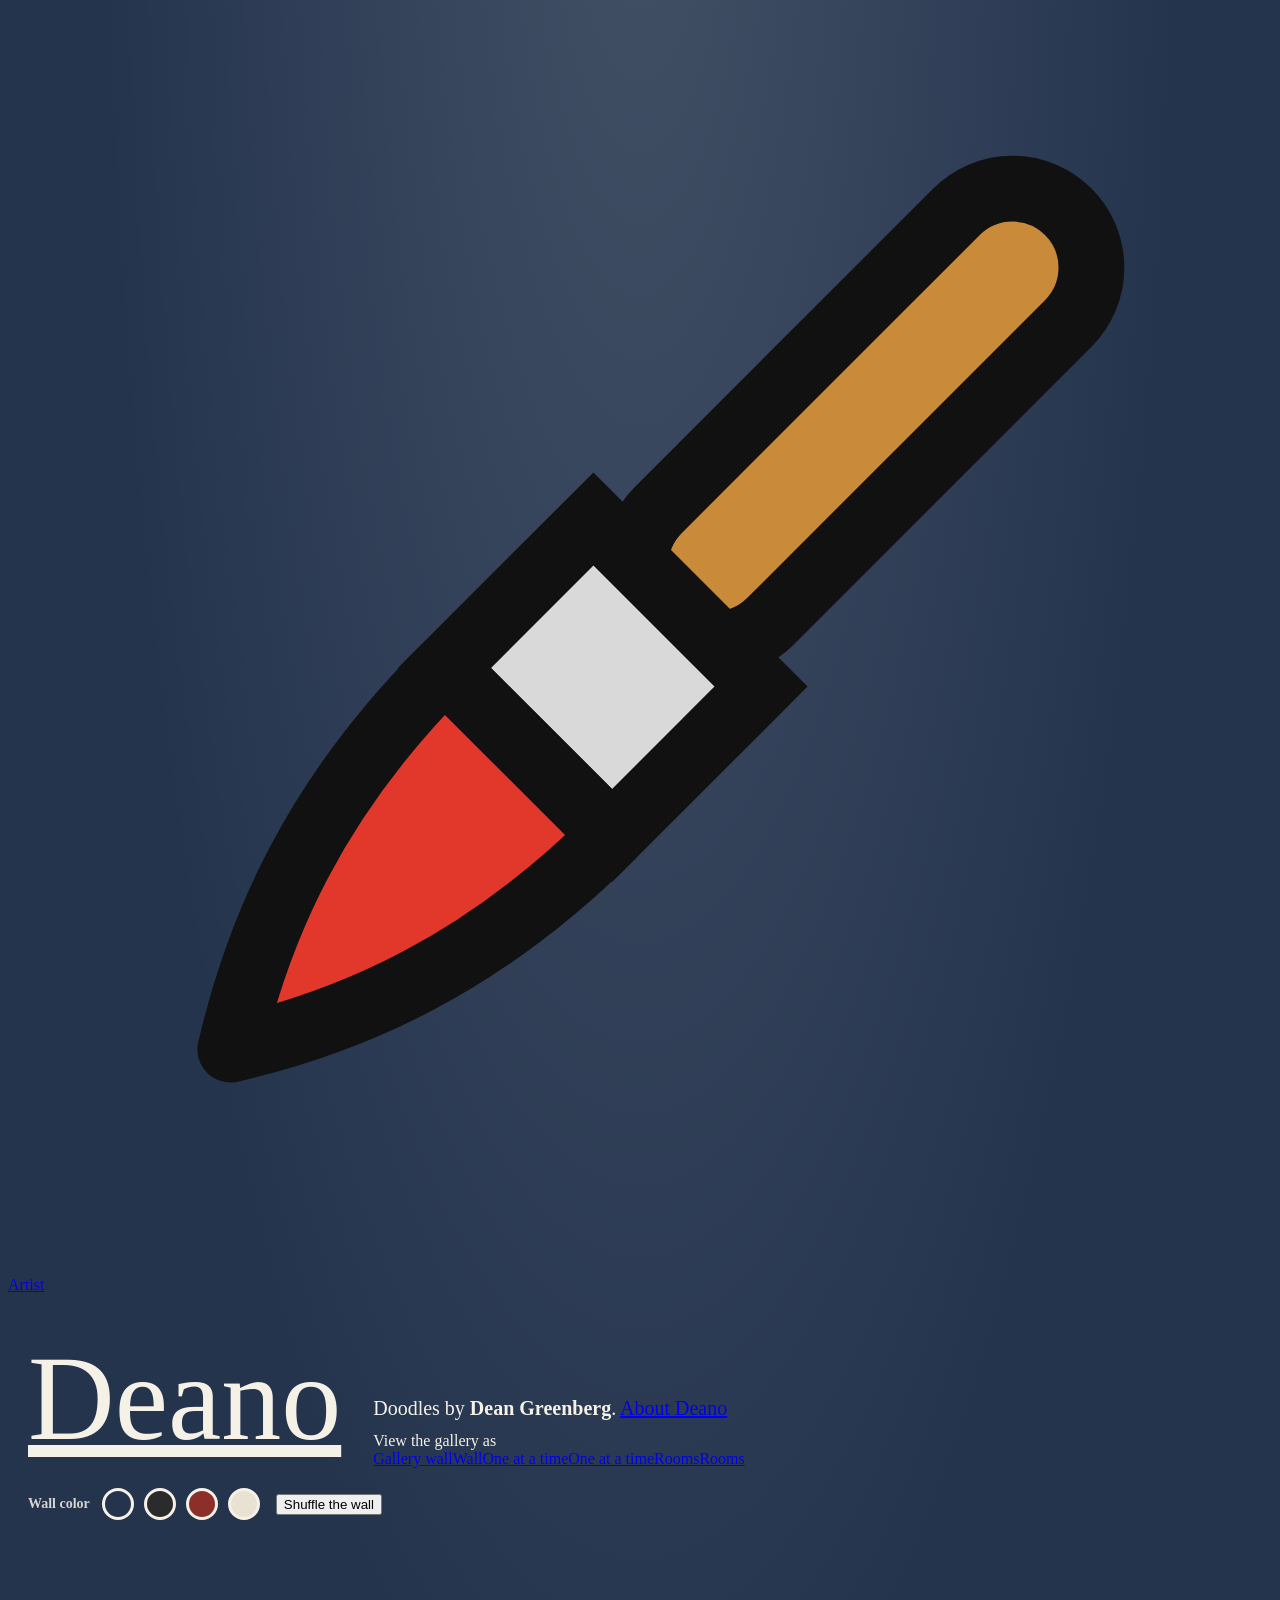
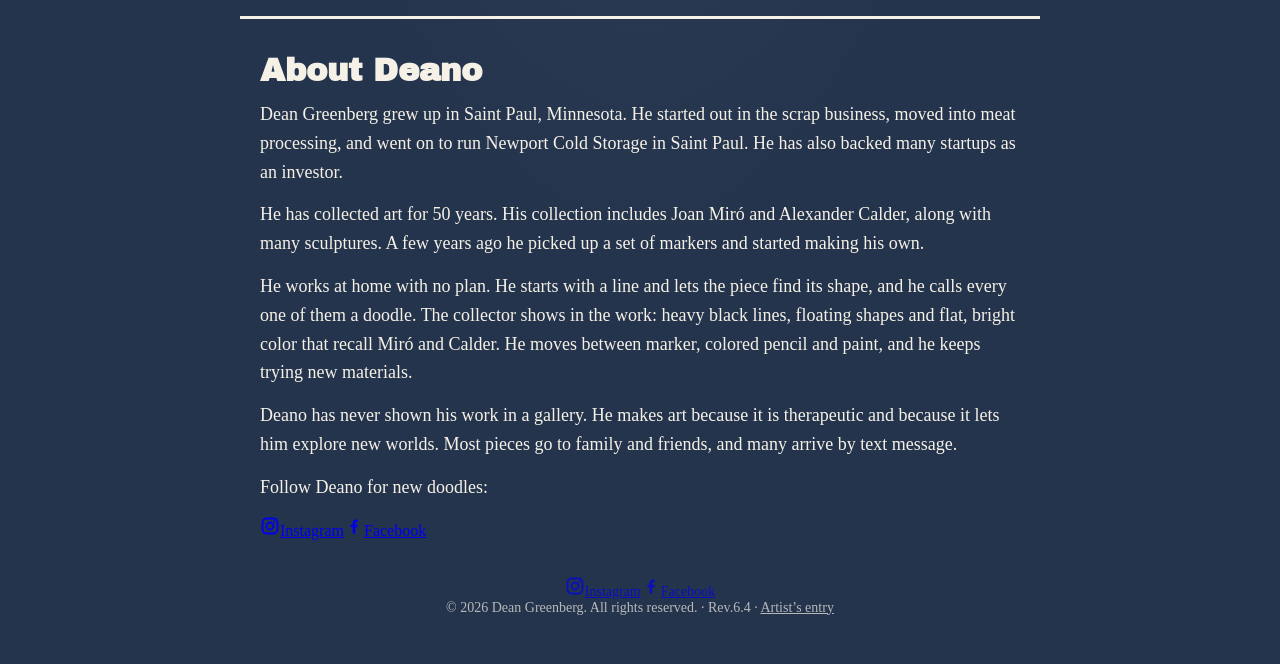
==== public/index.html @ 2aeb5600 "Artist's Entry: apply uploads and edits" ====
<!doctype html>
<html lang="en">
<head>
<meta charset="utf-8">
<meta name="viewport" content="width=device-width, initial-scale=1">
<title>Deano | Doodles by Dean Greenberg</title>
<meta name="description" content="Doodles by Deano (Dean Greenberg). Bold lines, bright color.">
<meta property="og:title" content="Deano | Doodles by Dean Greenberg">
<meta property="og:description" content="Doodles by Deano (Dean Greenberg).">
<meta property="og:image" content="https://deano.art/art/full/9294.jpg">
<meta property="og:url" content="https://deano.art/">
<meta name="twitter:card" content="summary_large_image">
<link rel="canonical" href="https://deano.art/">
<script type="application/ld+json">{"@context":"https://schema.org","@type":"Person","name":"Dean Greenberg","alternateName":"Deano","url":"https://deano.art/","sameAs":["https://www.instagram.com/1938dean/","https://www.facebook.com/dlg1938"]}</script>
<link rel="icon" href="/favicon.svg" type="image/svg+xml">
<link rel="preconnect" href="https://fonts.googleapis.com">
<link rel="preconnect" href="https://fonts.gstatic.com" crossorigin>
<link href="https://fonts.googleapis.com/css2?family=Archivo+Black&family=Archivo:wght@400;600&display=swap" rel="stylesheet">
<link rel="stylesheet" href="/assets/base.css">
<style>
body { --wall: #24344d; --fg: #f6f1e7; background-color: var(--wall); color: var(--fg); transition: background-color .5s, color .5s; min-height: 100vh;
  background-image: radial-gradient(ellipse at 50% -10%, rgba(255,255,255,.14), transparent 60%); }
body.light { --fg: #111; }
header { max-width: 1300px; margin: 0 auto; padding: 36px 20px 6px; display: flex; flex-wrap: wrap; align-items: flex-end; gap: 18px 32px; }
header .mark { font-size: clamp(56px, 10vw, 120px); color: var(--fg); }
header .mark .dots i { border-color: var(--fg); }
header .intro { flex: 1 1 260px; }
header .intro p { margin: 0 0 12px; font-size: clamp(17px, 2vw, 20px); }
.views { color: var(--fg); }
.views .vl { color: var(--fg); }
.tools { max-width: 1300px; margin: 0 auto; padding: 14px 20px 0; display: flex; flex-wrap: wrap; gap: 10px; align-items: center; }
.tools .lbl { font-weight: 600; font-size: 14px; opacity: .85; margin-right: 2px; }
.sw-btn { width: 32px; height: 32px; border-radius: 50%; border: 3px solid var(--fg); cursor: pointer; padding: 0; }
.sw-btn[aria-pressed="true"] { outline: 3px solid var(--yellow); outline-offset: 2px; }
.tools .chip { margin-left: 6px; }
.wall { max-width: 1400px; margin: 0 auto; padding: 36px 20px 60px; display: flex; flex-wrap: wrap;
  justify-content: center; align-items: center; gap: clamp(22px, 4vw, 54px); }
.fr { --r: 0deg; width: var(--sz); transform: rotate(var(--r)); transition: transform .25s, box-shadow .25s;
  background: #fff; padding: calc(var(--sz) * .06); border: clamp(6px, 1vw, 11px) solid #111;
  box-shadow: 0 18px 30px rgba(0,0,0,.45), 0 3px 6px rgba(0,0,0,.3); cursor: zoom-in; display: block; text-decoration: none; }
.fr:hover, .fr:focus-visible { transform: rotate(0deg) scale(1.04); box-shadow: 0 26px 44px rgba(0,0,0,.55); outline: none; z-index: 2; position: relative; }
.fr img { width: 100%; height: auto; }
.fr.s { --sz: clamp(130px, 17vw, 220px); } .fr.m { --sz: clamp(150px, 23vw, 300px); } .fr.l { --sz: clamp(170px, 31vw, 420px); }
.plate { display: block; margin-top: 8px; font: 600 12px/1.2 Archivo, sans-serif; color: #111; text-align: center; letter-spacing: .02em; }
#about { max-width: 760px; margin: 0 auto; padding: 34px 20px 10px; border-top: 3px solid var(--fg); }
#about h2 { font-family: "Archivo Black", sans-serif; font-size: 32px; margin: 0 0 12px; }
#about p { font-size: 18px; line-height: 1.6; margin: 0 0 14px; }
.foot { text-align: center; opacity: .7; font-size: 14px; padding: 26px 20px 40px; }
@media (max-width: 600px) { .fr.s, .fr.m, .fr.l { --sz: 40vw; } .wall { gap: 26px 18px; } }
</style>
</head>
<body>

<a class="brush" href="/artist/" aria-label="Artist&rsquo;s entry" title="Artist&rsquo;s entry"><svg viewBox="0 0 48 48" aria-hidden="true"><g transform="rotate(45 24 24)"><rect x="21" y="1" width="6" height="22" rx="3" fill="#c98a3a" stroke="#111" stroke-width="2.5"/><rect x="19.5" y="22" width="9" height="8" fill="#d9d9d9" stroke="#111" stroke-width="2.5"/><path d="M19.5 30h9c0 7-2 12-4.5 16c-2.5-4-4.5-9-4.5-16z" fill="#e2382b" stroke="#111" stroke-width="2.5" stroke-linejoin="round"/></g></svg><span>Artist</span></a>
<header>
  <a class="mark" href="/" aria-label="Deano home">Deano<span class="dots" aria-hidden="true"><i></i><i></i><i></i><i></i></span></a>
  <div class="intro"><p>Doodles by <b>Dean Greenberg</b>. <a class="ab" href="#about">About Deano</a></p><nav class="views" aria-label="View the gallery as"><span class="vl">View the gallery as</span><div class="seg"><a href="/" aria-current="page"><span class="long">Gallery wall</span><span class="short">Wall</span></a><a href="/one/"><span class="long">One at a time</span><span class="short">One at a time</span></a><a href="/rooms/"><span class="long">Rooms</span><span class="short">Rooms</span></a></div></nav></div>
</header>
<div class="tools">
  <span class="lbl">Wall color</span>
  <button class="sw-btn" data-wall="#24344d" style="background:#24344d" aria-label="Deep blue wall" aria-pressed="true"></button>
  <button class="sw-btn" data-wall="#2b2b2b" style="background:#2b2b2b" aria-label="Charcoal wall" aria-pressed="false"></button>
  <button class="sw-btn" data-wall="#8c2f2a" style="background:#8c2f2a" aria-label="Red wall" aria-pressed="false"></button>
  <button class="sw-btn" data-wall="#e9e2d3" data-light="1" style="background:#e9e2d3" aria-label="Cream wall" aria-pressed="false"></button>
  <button class="chip" id="shuffle">Shuffle the wall</button>
</div>
<main class="wall" id="wall"></main>
<section id="about"><h2>About Deano</h2><p>Dean Greenberg grew up in Saint Paul, Minnesota. He started out in the scrap business, moved into meat processing, and went on to run Newport Cold Storage in Saint Paul. He has also backed many startups as an investor.</p><p>He has collected art for 50 years. His collection includes Joan Miró and Alexander Calder, along with many sculptures. A few years ago he picked up a set of markers and started making his own.</p><p>He works at home with no plan. He starts with a line and lets the piece find its shape, and he calls every one of them a doodle. The collector shows in the work: heavy black lines, floating shapes and flat, bright color that recall Miró and Calder. He moves between marker, colored pencil and paint, and he keeps trying new materials.</p><p>Deano has never shown his work in a gallery. He makes art because it is therapeutic and because it lets him explore new worlds. Most pieces go to family and friends, and many arrive by text message.</p><p class="follow">Follow Deano for new doodles:</p><div class="social"><a href="https://www.instagram.com/1938dean/" target="_blank" rel="noopener"><svg viewBox="0 0 24 24" width="20" height="20" aria-hidden="true"><rect x="3" y="3" width="18" height="18" rx="5" fill="none" stroke="currentColor" stroke-width="2.2"/><circle cx="12" cy="12" r="4.2" fill="none" stroke="currentColor" stroke-width="2.2"/><circle cx="17.3" cy="6.7" r="1.3" fill="currentColor"/></svg><span>Instagram</span></a><a href="https://www.facebook.com/dlg1938" target="_blank" rel="noopener"><svg viewBox="0 0 24 24" width="20" height="20" aria-hidden="true"><path fill="currentColor" d="M13.5 21v-7.5h2.6l.4-3h-3V8.6c0-.9.3-1.5 1.5-1.5h1.6V4.4c-.3 0-1.2-.1-2.3-.1-2.3 0-3.9 1.4-3.9 4v2.2H7.8v3h2.6V21h3.1z"/></svg><span>Facebook</span></a></div></section>
<footer class="foot"><div class="social"><a href="https://www.instagram.com/1938dean/" target="_blank" rel="noopener"><svg viewBox="0 0 24 24" width="20" height="20" aria-hidden="true"><rect x="3" y="3" width="18" height="18" rx="5" fill="none" stroke="currentColor" stroke-width="2.2"/><circle cx="12" cy="12" r="4.2" fill="none" stroke="currentColor" stroke-width="2.2"/><circle cx="17.3" cy="6.7" r="1.3" fill="currentColor"/></svg><span>Instagram</span></a><a href="https://www.facebook.com/dlg1938" target="_blank" rel="noopener"><svg viewBox="0 0 24 24" width="20" height="20" aria-hidden="true"><path fill="currentColor" d="M13.5 21v-7.5h2.6l.4-3h-3V8.6c0-.9.3-1.5 1.5-1.5h1.6V4.4c-.3 0-1.2-.1-2.3-.1-2.3 0-3.9 1.4-3.9 4v2.2H7.8v3h2.6V21h3.1z"/></svg><span>Facebook</span></a></div>&copy; <span class="yr">2026</span> Dean Greenberg. All rights reserved. &middot; Rev.6.4 &middot; <a href="/artist/" style="color:inherit">Artist&rsquo;s entry</a></footer>

<script src="/assets/viewer.js"></script>
<script>
const W = [{"id":"9385","t":"","w":1500,"h":2000,"tw":480,"th":640,"p":["#d2aa80","#5e513d","#77afb6"],"room":"shapes"},{"id":"9284","t":"","w":2000,"h":1453,"tw":640,"th":465,"p":["#7996c4","#48649c","#764b53"],"room":"paint"},{"id":"9285","t":"","w":1402,"h":2000,"tw":449,"th":640,"p":["#c75671","#5d564e","#426db6"],"room":"shapes"},{"id":"9287","t":"","w":1412,"h":2000,"tw":452,"th":640,"p":["#d26545","#6d864f","#bbd4a6"],"room":"shapes"},{"id":"9288","t":"","w":2000,"h":1451,"tw":640,"th":464,"p":["#3d5149","#728f57","#5b8892"],"room":"lines"},{"id":"9289","t":"","w":1490,"h":2000,"tw":477,"th":640,"p":["#cfac83","#537991","#9c5c42"],"room":"paint"},{"id":"9290","t":"","w":1795,"h":1485,"tw":574,"th":475,"p":["#8f4729","#364069","#5b91b8"],"room":"paint"},{"id":"9291","t":"","w":2000,"h":1502,"tw":640,"th":481,"p":["#9dbb9d","#2d386a","#a64e40"],"room":"paint"},{"id":"9292","t":"","w":2000,"h":1511,"tw":640,"th":483,"p":["#5a6f42","#bd6f57","#3e7dc5"],"room":"shapes"},{"id":"9293","t":"","w":1495,"h":2000,"tw":478,"th":640,"p":["#888888"],"room":"lines"},{"id":"9294","t":"Color Block","w":1486,"h":2000,"tw":475,"th":640,"p":["#304185","#4592cc","#cd644b"],"room":"shapes"},{"id":"9295","t":"","w":2000,"h":1476,"tw":640,"th":472,"p":["#3261af","#653742","#bc956c"],"room":"paint"},{"id":"9296","t":"","w":2000,"h":1488,"tw":640,"th":476,"p":["#4288a8","#3c3e44","#cf6a59"],"room":"shapes"},{"id":"9297","t":"","w":2000,"h":1487,"tw":640,"th":476,"p":["#bd7930","#548876","#404954"],"room":"shapes"},{"id":"9298","t":"","w":2000,"h":1530,"tw":640,"th":490,"p":["#445336","#3c567e","#699dc6"],"room":"paint"},{"id":"9299","t":"","w":2000,"h":1513,"tw":640,"th":484,"p":["#a04f4e","#a5b347","#3e5771"],"room":"shapes"},{"id":"9300","t":"The View","w":1486,"h":2000,"tw":476,"th":640,"p":["#597c34","#4783b3","#7d9d52"],"room":"people"},{"id":"9301","t":"","w":1492,"h":2000,"tw":478,"th":640,"p":["#d3b40c","#71a1bf","#cab33d"],"room":"people"},{"id":"9302","t":"","w":1487,"h":2000,"tw":476,"th":640,"p":["#487049","#ce6553","#2170c9"],"room":"shapes"},{"id":"9303","t":"","w":1483,"h":2000,"tw":475,"th":640,"p":["#719061","#516c46","#7cadce"],"room":"people"},{"id":"9304","t":"","w":2000,"h":1492,"tw":640,"th":477,"p":["#323b7a","#6777ab","#2986d7"],"room":"shapes"},{"id":"9305","t":"","w":2000,"h":1381,"tw":640,"th":442,"p":["#dc8909","#484d4c","#5c61b8"],"room":"shapes"},{"id":"9306","t":"","w":2000,"h":1367,"tw":640,"th":438,"p":["#c263aa","#353376","#2269c0"],"room":"shapes"},{"id":"9307","t":"","w":1488,"h":2000,"tw":476,"th":640,"p":["#4e9ac4","#3d5952","#ba534f"],"room":"shapes"},{"id":"9309","t":"","w":2000,"h":1479,"tw":640,"th":473,"p":["#e4cd18","#98bb3b","#5f6929"],"room":"shapes"},{"id":"9310","t":"","w":1490,"h":2000,"tw":477,"th":640,"p":["#5383a7","#7ba3c1","#655743"],"room":"people"},{"id":"9311","t":"","w":1487,"h":2000,"tw":476,"th":640,"p":["#888888"],"room":"people"},{"id":"9312","t":"","w":2000,"h":1485,"tw":640,"th":475,"p":["#dbc713","#dcc755","#72a9ab"],"room":"shapes"},{"id":"9313","t":"","w":2000,"h":1476,"tw":640,"th":472,"p":["#7badca","#4f655b","#548eae"],"room":"people"},{"id":"9314","t":"","w":2000,"h":1508,"tw":640,"th":483,"p":["#cfb32b","#2f47b0","#b24257"],"room":"shapes"},{"id":"9315","t":"","w":2000,"h":1503,"tw":640,"th":481,"p":["#45485a","#916350","#de9a75"],"room":"shapes"},{"id":"9316","t":"","w":1486,"h":2000,"tw":476,"th":640,"p":["#a75952","#d082b3","#cbb824"],"room":"shapes"},{"id":"9318","t":"Reubell","w":1585,"h":2000,"tw":507,"th":640,"p":["#d6a772","#5b9876","#af5b3f"],"room":"shapes"},{"id":"9319","t":"","w":2000,"h":1579,"tw":640,"th":505,"p":["#b64e42","#d0a675","#8c8747"],"room":"lines"},{"id":"9320","t":"","w":2000,"h":1537,"tw":640,"th":492,"p":["#7dbe8a","#b1bd59","#668353"],"room":"shapes"},{"id":"9321","t":"","w":2000,"h":1525,"tw":640,"th":488,"p":["#85535e","#d67677","#b6cd41"],"room":"shapes"},{"id":"9322","t":"","w":2000,"h":1490,"tw":640,"th":477,"p":["#4b7b88","#c5c44b","#7f4935"],"room":"shapes"},{"id":"9323","t":"","w":2000,"h":1499,"tw":640,"th":480,"p":["#cd9a42","#983f42","#3a658d"],"room":"shapes"},{"id":"9324","t":"","w":2000,"h":1427,"tw":640,"th":457,"p":["#dc87a9","#c6be28","#4b83a1"],"room":"shapes"},{"id":"9325","t":"","w":2000,"h":1534,"tw":640,"th":491,"p":["#3a64a4","#3f4070","#c26f51"],"room":"shapes"},{"id":"9326","t":"","w":2000,"h":1358,"tw":640,"th":434,"p":["#d6a44c","#b3562c","#6ea9ac"],"room":"lines"},{"id":"9327","t":"","w":2000,"h":1352,"tw":640,"th":433,"p":["#d0bf75","#75b4a2","#81513b"],"room":"paint"},{"id":"9328","t":"","w":2000,"h":1374,"tw":640,"th":440,"p":["#d5b97e","#a86e59","#81c2c4"],"room":"paint"},{"id":"9329","t":"","w":2000,"h":1372,"tw":640,"th":439,"p":["#a2785d","#d1a97d","#3a6678"],"room":"paint"},{"id":"9330","t":"","w":2000,"h":1384,"tw":640,"th":443,"p":["#6e99b9","#bdc36b","#859560"],"room":"paint"},{"id":"9331","t":"Smudge","w":2000,"h":1371,"tw":640,"th":439,"p":["#9e6269","#b4787f","#da959e"],"room":"lines"},{"id":"9332","t":"The Kiddish Cup WOW","w":2000,"h":1377,"tw":640,"th":441,"p":["#4778bf","#cb5c62","#644240"],"room":"shapes"},{"id":"9333","t":"","w":1384,"h":2000,"tw":443,"th":640,"p":["#ae4444","#4896c3","#ccbb52"],"room":"shapes"},{"id":"9334","t":"","w":2000,"h":1362,"tw":640,"th":436,"p":["#b86a58","#71a420","#6a2373"],"room":"shapes"},{"id":"9335","t":"","w":2000,"h":1380,"tw":640,"th":442,"p":["#b77642","#766549","#a1ac6c"],"room":"shapes"},{"id":"9336","t":"","w":1389,"h":2000,"tw":445,"th":640,"p":["#b55173","#568a6c","#d2ac5c"],"room":"shapes"},{"id":"9337","t":"From Scratch","w":2000,"h":1382,"tw":640,"th":442,"p":["#60814d","#e09d16","#3c8bd8"],"room":"shapes"},{"id":"9338","t":"","w":2000,"h":1389,"tw":640,"th":444,"p":["#4b7974","#dbb450","#b27163"],"room":"shapes"},{"id":"9339","t":"","w":2000,"h":1389,"tw":640,"th":445,"p":["#a84f5c","#6c3f53","#dcb36d"],"room":"shapes"},{"id":"9340","t":"","w":2000,"h":1390,"tw":640,"th":445,"p":["#5d91c5","#ebb641","#6e8856"],"room":"shapes"},{"id":"9341","t":"","w":1592,"h":2000,"tw":509,"th":640,"p":["#ab6043","#487482","#dba37c"],"room":"paint"},{"id":"9342","t":"","w":2000,"h":1601,"tw":640,"th":512,"p":["#643c27","#a16042","#4790a6"],"room":"paint"},{"id":"9343","t":"","w":2000,"h":1581,"tw":640,"th":506,"p":["#c05b54","#406996","#5a764e"],"room":"shapes"},{"id":"9344","t":"","w":2000,"h":1584,"tw":640,"th":507,"p":["#5883a7","#e59aa3","#c05c49"],"room":"shapes"},{"id":"9345","t":"","w":2000,"h":1591,"tw":640,"th":509,"p":["#888888"],"room":"lines"},{"id":"9346","t":"","w":1579,"h":2000,"tw":505,"th":640,"p":["#d3cc47","#d37196","#69a8aa"],"room":"shapes"},{"id":"9347","t":"","w":2000,"h":1592,"tw":640,"th":509,"p":["#a13f4f","#3f6b8c","#c76380"],"room":"lines"},{"id":"9348","t":"","w":2000,"h":1595,"tw":640,"th":510,"p":["#c76265","#51969b","#dcb936"],"room":"shapes"},{"id":"9349","t":"Red","w":1582,"h":2000,"tw":506,"th":640,"p":["#cf89bf","#dc645d","#934b56"],"room":"shapes"},{"id":"9350","t":"Green","w":1584,"h":2000,"tw":507,"th":640,"p":["#6bae6c","#438162","#d1dc87"],"room":"shapes"},{"id":"9351","t":"Blue","w":1582,"h":2000,"tw":506,"th":640,"p":["#4975b2","#5c97a8","#75afe2"],"room":"shapes"},{"id":"9352","t":"","w":2000,"h":1379,"tw":640,"th":441,"p":["#944a5b","#d9b12d","#8dafeb"],"room":"shapes"},{"id":"9353","t":"","w":1392,"h":2000,"tw":445,"th":640,"p":["#80ab6e","#6d9a58","#b7d06d"],"room":"shapes"},{"id":"9354","t":"","w":2000,"h":1399,"tw":640,"th":448,"p":["#c35c65","#4494d1","#3f4299"],"room":"shapes"},{"id":"9355","t":"","w":2000,"h":1587,"tw":640,"th":508,"p":["#bdc074","#ba7265","#315aac"],"room":"lines"},{"id":"9357","t":"","w":2000,"h":1589,"tw":640,"th":509,"p":["#d39a52","#d6be7f","#ae9968"],"room":"lines"},{"id":"9358","t":"","w":2000,"h":1584,"tw":640,"th":507,"p":["#d1b351","#a07d51","#7395bb"],"room":"shapes"},{"id":"9359","t":"","w":2000,"h":1580,"tw":640,"th":506,"p":["#d2b676","#82a43d","#8b8eca"],"room":"lines"},{"id":"9360","t":"","w":1577,"h":2000,"tw":505,"th":640,"p":["#5b3f8c","#d7c651","#7c603c"],"room":"people"},{"id":"9361","t":"","w":2000,"h":1588,"tw":640,"th":508,"p":["#d85446","#615944","#3a76b3"],"room":"shapes"},{"id":"9362","t":"","w":2000,"h":1593,"tw":640,"th":510,"p":["#324297","#548b52","#bf4651"],"room":"shapes"},{"id":"9363","t":"","w":2000,"h":1582,"tw":640,"th":506,"p":["#6d5ebb","#32469b","#e5cd14"],"room":"shapes"},{"id":"9364","t":"","w":2000,"h":1583,"tw":640,"th":507,"p":["#c6717e","#8f4a59","#453f5c"],"room":"lines"},{"id":"9365","t":"","w":2000,"h":1586,"tw":640,"th":508,"p":["#c9552f","#e5b549","#5a9458"],"room":"shapes"},{"id":"9366","t":"","w":2000,"h":1584,"tw":640,"th":507,"p":["#ddd834","#346cc9","#cc5b52"],"room":"shapes"},{"id":"9367","t":"Happy New Year 5787","w":2000,"h":1403,"tw":640,"th":449,"p":["#4240a6","#bd62b1","#666a4e"],"room":"shapes"},{"id":"9368","t":"","w":2000,"h":1585,"tw":640,"th":507,"p":["#cbb322","#314058","#c3414f"],"room":"shapes"},{"id":"9369","t":"","w":2000,"h":1609,"tw":640,"th":515,"p":["#ae3535","#3a85e0","#2865ab"],"room":"shapes"},{"id":"9370","t":"","w":2000,"h":1582,"tw":640,"th":506,"p":["#706045","#569087","#da794b"],"room":"shapes"},{"id":"9371","t":"","w":2000,"h":1573,"tw":640,"th":503,"p":["#4a806d","#d4782a","#b8cf26"],"room":"shapes"},{"id":"9372","t":"","w":2000,"h":1600,"tw":640,"th":512,"p":["#d76942","#1e65c8","#a8c126"],"room":"shapes"},{"id":"9373","t":"","w":2000,"h":1588,"tw":640,"th":508,"p":["#447ca5","#cca213","#c85e56"],"room":"lines"},{"id":"9374","t":"","w":2000,"h":1616,"tw":640,"th":517,"p":["#d2b12d","#3b7db9","#a6543c"],"room":"shapes"},{"id":"9375","t":"","w":2000,"h":1584,"tw":640,"th":507,"p":["#633938","#5b83a6","#b06348"],"room":"paint"},{"id":"9376","t":"","w":2000,"h":1382,"tw":640,"th":442,"p":["#df8d44","#4d795b","#7dc1c5"],"room":"shapes"},{"id":"9377","t":"","w":2000,"h":1405,"tw":640,"th":449,"p":["#5d80b6","#d58d83","#7b7a5a"],"room":"shapes"},{"id":"9378","t":"Reubell","w":1347,"h":2000,"tw":431,"th":640,"p":["#cb7844","#dfae6b","#836745"],"room":"people"},{"id":"9379","t":"","w":1408,"h":2000,"tw":451,"th":640,"p":["#c7ae6e","#d3c188","#b98449"],"room":"people"},{"id":"9380","t":"","w":1400,"h":2000,"tw":448,"th":640,"p":["#c09670","#539bd1","#d88a14"],"room":"people"},{"id":"9381","t":"","w":2000,"h":1388,"tw":640,"th":444,"p":["#3162bc","#5e9cb0","#83bde7"],"room":"shapes"},{"id":"9382","t":"","w":2000,"h":1395,"tw":640,"th":446,"p":["#be5f52","#58505c","#62a8b8"],"room":"shapes"},{"id":"9383","t":"","w":2000,"h":1403,"tw":640,"th":449,"p":["#c38937","#cb4c9d","#55664c"],"room":"shapes"}];

const wall = document.getElementById('wall'); const viewer = DeanoViewer(W);
function rnd(seed) { let x = Math.sin(seed) * 10000; return x - Math.floor(x); }
let order = W.map((w, i) => i);
function render(seedBase) {
  wall.innerHTML = '';
  order.forEach((i, k) => {
    const w = W[i], r = rnd(+w.id + seedBase);
    const a = document.createElement('a');
    a.href = '/art/full/' + w.id + '.jpg';
    a.className = 'fr ' + (r < .3 ? 's' : r < .75 ? 'm' : 'l');
    a.style.setProperty('--r', ((rnd(+w.id * 7 + seedBase) - .5) * 4).toFixed(2) + 'deg');
    a.setAttribute('aria-label', 'View ' + (w.t || 'untitled work'));
    a.innerHTML = '<img src="/art/thumb/' + w.id + '.jpg" width="' + w.tw + '" height="' + w.th + '" alt="' + (w.t ? w.t + ' by Deano' : 'Untitled work by Deano') + '" loading="lazy" decoding="async">' + (w.t ? '<span class="plate">' + w.t + '</span>' : '');
    a.onclick = e => { e.preventDefault(); viewer.open(k, order.map(j => W[j])); };
    wall.appendChild(a);
  });
}
render(0);
document.getElementById('shuffle').onclick = () => {
  for (let i = order.length - 1; i > 0; i--) { const j = Math.floor(Math.random() * (i + 1)); [order[i], order[j]] = [order[j], order[i]]; }
  render(Math.floor(Math.random() * 1000));
};
function setWall(b) {
  document.body.style.setProperty('--wall', b.dataset.wall);
  document.body.classList.toggle('light', !!b.dataset.light);
  document.querySelectorAll('.sw-btn').forEach(x => x.setAttribute('aria-pressed', x === b));
  try { localStorage.setItem('deano-wall', b.dataset.wall); } catch (e) {}
}
document.querySelectorAll('.sw-btn').forEach(b => b.onclick = () => setWall(b));
try { const s = localStorage.getItem('deano-wall'); const b = s && document.querySelector('.sw-btn[data-wall="' + s + '"]'); if (b) setWall(b); } catch (e) {}
document.querySelectorAll('.yr').forEach(e => e.textContent = new Date().getFullYear());
</script>
<!-- Rev.6.4 -->
</body>
</html>
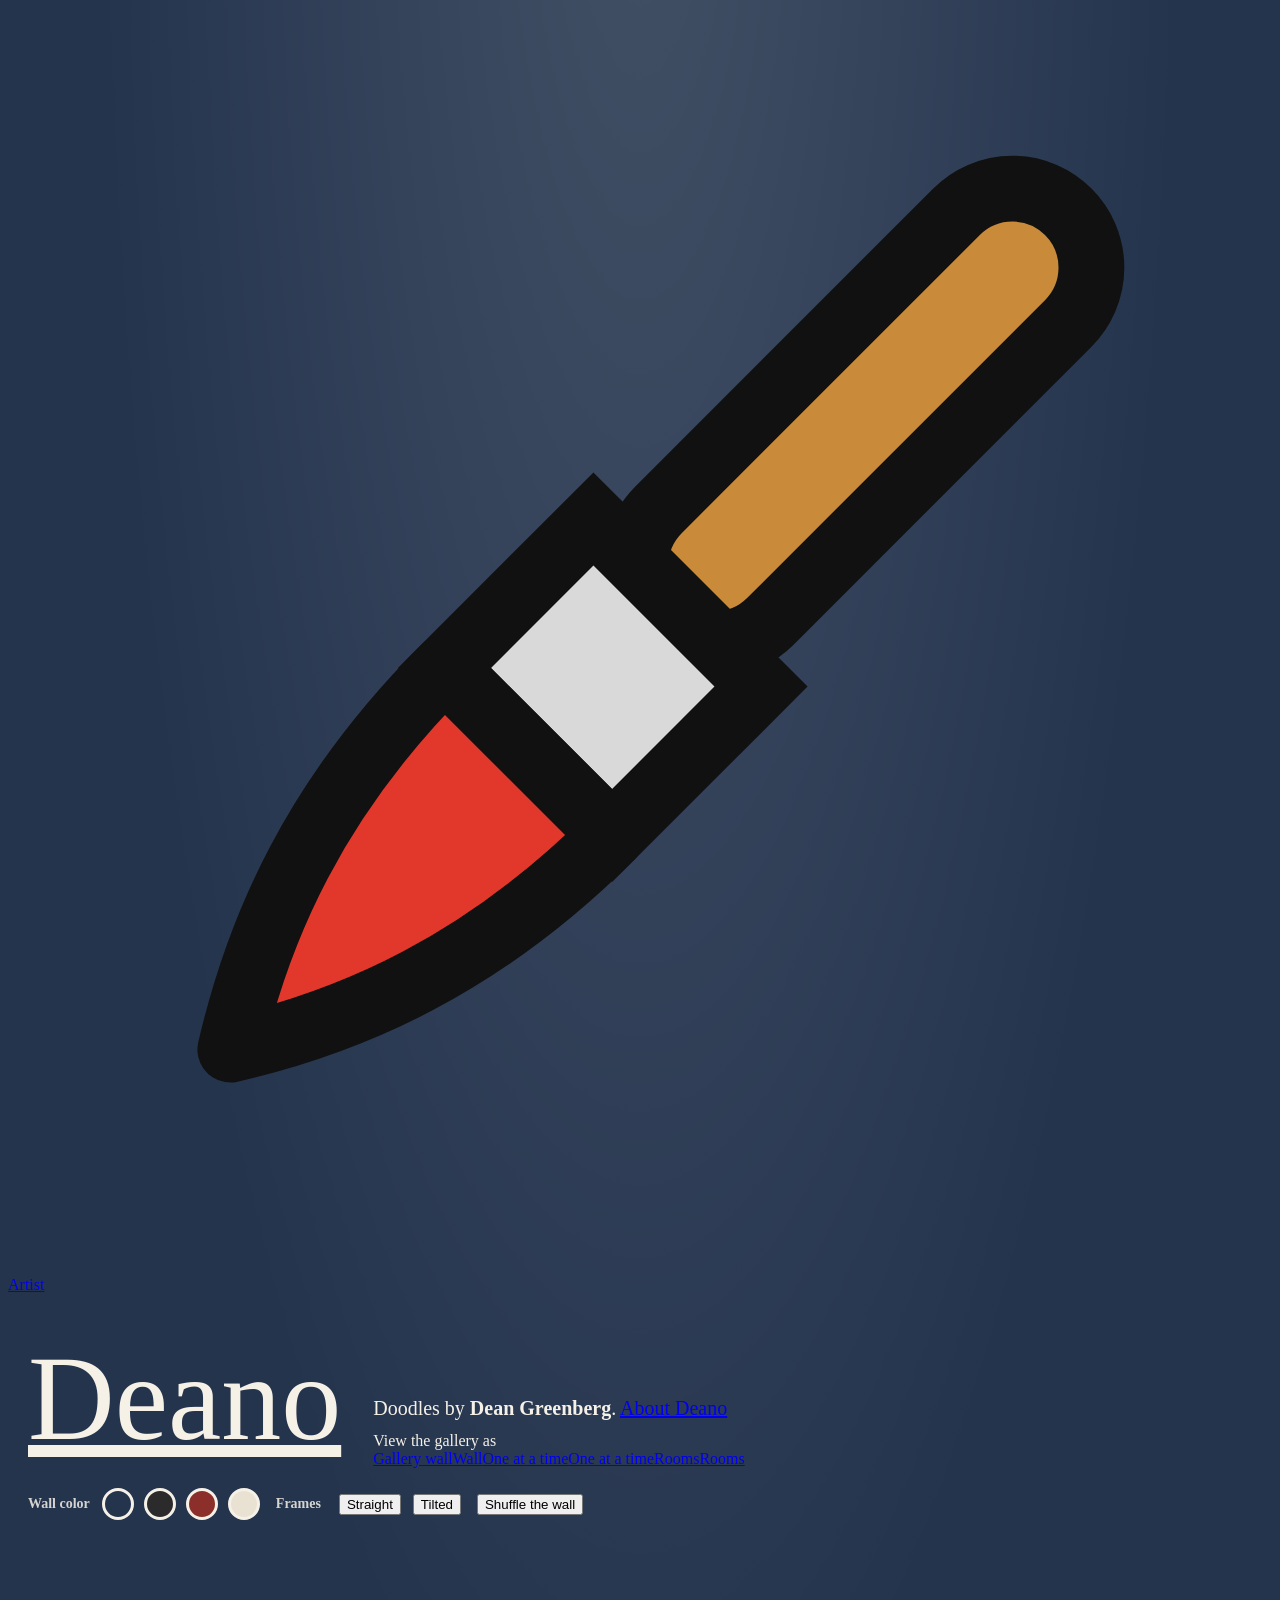
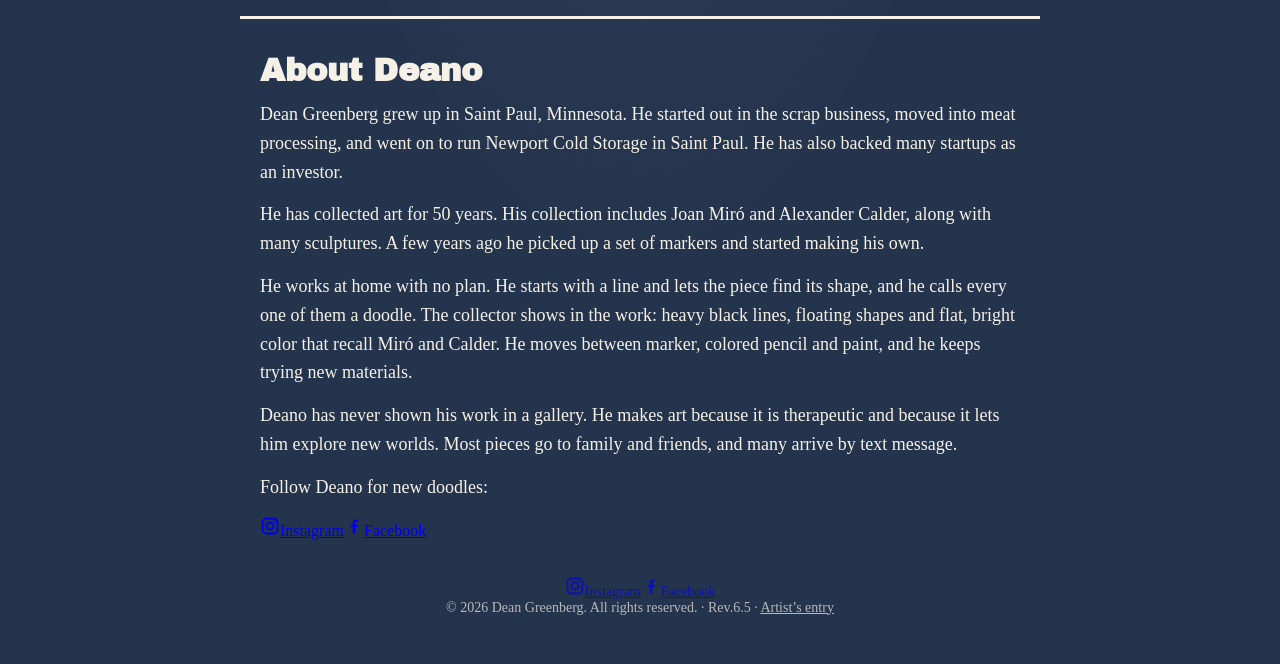
==== commit 26f87d1b: "Rev.6.5: Straight/Tilted frames switch on the gallery wall, straight by default Co-Authored-By: Clau" ====
--- a/public/index.html
+++ b/public/index.html
@@ -38,6 +38,8 @@
 .fr { --r: 0deg; width: var(--sz); transform: rotate(var(--r)); transition: transform .25s, box-shadow .25s;
   background: #fff; padding: calc(var(--sz) * .06); border: clamp(6px, 1vw, 11px) solid #111;
   box-shadow: 0 18px 30px rgba(0,0,0,.45), 0 3px 6px rgba(0,0,0,.3); cursor: zoom-in; display: block; text-decoration: none; }
+.wall.straight .fr { transform: none; }
+.seg2 { display: inline-flex; gap: 6px; }
 .fr:hover, .fr:focus-visible { transform: rotate(0deg) scale(1.04); box-shadow: 0 26px 44px rgba(0,0,0,.55); outline: none; z-index: 2; position: relative; }
 .fr img { width: 100%; height: auto; }
 .fr.s { --sz: clamp(130px, 17vw, 220px); } .fr.m { --sz: clamp(150px, 23vw, 300px); } .fr.l { --sz: clamp(170px, 31vw, 420px); }
@@ -62,11 +64,13 @@
   <button class="sw-btn" data-wall="#2b2b2b" style="background:#2b2b2b" aria-label="Charcoal wall" aria-pressed="false"></button>
   <button class="sw-btn" data-wall="#8c2f2a" style="background:#8c2f2a" aria-label="Red wall" aria-pressed="false"></button>
   <button class="sw-btn" data-wall="#e9e2d3" data-light="1" style="background:#e9e2d3" aria-label="Cream wall" aria-pressed="false"></button>
+  <span class="lbl" style="margin-left:6px">Frames</span>
+  <span class="seg2" role="group" aria-label="Frames"><button class="chip" data-tilt="0" aria-pressed="true">Straight</button><button class="chip" data-tilt="1" aria-pressed="false">Tilted</button></span>
   <button class="chip" id="shuffle">Shuffle the wall</button>
 </div>
-<main class="wall" id="wall"></main>
+<main class="wall straight" id="wall"></main>
 <section id="about"><h2>About Deano</h2><p>Dean Greenberg grew up in Saint Paul, Minnesota. He started out in the scrap business, moved into meat processing, and went on to run Newport Cold Storage in Saint Paul. He has also backed many startups as an investor.</p><p>He has collected art for 50 years. His collection includes Joan Miró and Alexander Calder, along with many sculptures. A few years ago he picked up a set of markers and started making his own.</p><p>He works at home with no plan. He starts with a line and lets the piece find its shape, and he calls every one of them a doodle. The collector shows in the work: heavy black lines, floating shapes and flat, bright color that recall Miró and Calder. He moves between marker, colored pencil and paint, and he keeps trying new materials.</p><p>Deano has never shown his work in a gallery. He makes art because it is therapeutic and because it lets him explore new worlds. Most pieces go to family and friends, and many arrive by text message.</p><p class="follow">Follow Deano for new doodles:</p><div class="social"><a href="https://www.instagram.com/1938dean/" target="_blank" rel="noopener"><svg viewBox="0 0 24 24" width="20" height="20" aria-hidden="true"><rect x="3" y="3" width="18" height="18" rx="5" fill="none" stroke="currentColor" stroke-width="2.2"/><circle cx="12" cy="12" r="4.2" fill="none" stroke="currentColor" stroke-width="2.2"/><circle cx="17.3" cy="6.7" r="1.3" fill="currentColor"/></svg><span>Instagram</span></a><a href="https://www.facebook.com/dlg1938" target="_blank" rel="noopener"><svg viewBox="0 0 24 24" width="20" height="20" aria-hidden="true"><path fill="currentColor" d="M13.5 21v-7.5h2.6l.4-3h-3V8.6c0-.9.3-1.5 1.5-1.5h1.6V4.4c-.3 0-1.2-.1-2.3-.1-2.3 0-3.9 1.4-3.9 4v2.2H7.8v3h2.6V21h3.1z"/></svg><span>Facebook</span></a></div></section>
-<footer class="foot"><div class="social"><a href="https://www.instagram.com/1938dean/" target="_blank" rel="noopener"><svg viewBox="0 0 24 24" width="20" height="20" aria-hidden="true"><rect x="3" y="3" width="18" height="18" rx="5" fill="none" stroke="currentColor" stroke-width="2.2"/><circle cx="12" cy="12" r="4.2" fill="none" stroke="currentColor" stroke-width="2.2"/><circle cx="17.3" cy="6.7" r="1.3" fill="currentColor"/></svg><span>Instagram</span></a><a href="https://www.facebook.com/dlg1938" target="_blank" rel="noopener"><svg viewBox="0 0 24 24" width="20" height="20" aria-hidden="true"><path fill="currentColor" d="M13.5 21v-7.5h2.6l.4-3h-3V8.6c0-.9.3-1.5 1.5-1.5h1.6V4.4c-.3 0-1.2-.1-2.3-.1-2.3 0-3.9 1.4-3.9 4v2.2H7.8v3h2.6V21h3.1z"/></svg><span>Facebook</span></a></div>&copy; <span class="yr">2026</span> Dean Greenberg. All rights reserved. &middot; Rev.6.4 &middot; <a href="/artist/" style="color:inherit">Artist&rsquo;s entry</a></footer>
+<footer class="foot"><div class="social"><a href="https://www.instagram.com/1938dean/" target="_blank" rel="noopener"><svg viewBox="0 0 24 24" width="20" height="20" aria-hidden="true"><rect x="3" y="3" width="18" height="18" rx="5" fill="none" stroke="currentColor" stroke-width="2.2"/><circle cx="12" cy="12" r="4.2" fill="none" stroke="currentColor" stroke-width="2.2"/><circle cx="17.3" cy="6.7" r="1.3" fill="currentColor"/></svg><span>Instagram</span></a><a href="https://www.facebook.com/dlg1938" target="_blank" rel="noopener"><svg viewBox="0 0 24 24" width="20" height="20" aria-hidden="true"><path fill="currentColor" d="M13.5 21v-7.5h2.6l.4-3h-3V8.6c0-.9.3-1.5 1.5-1.5h1.6V4.4c-.3 0-1.2-.1-2.3-.1-2.3 0-3.9 1.4-3.9 4v2.2H7.8v3h2.6V21h3.1z"/></svg><span>Facebook</span></a></div>&copy; <span class="yr">2026</span> Dean Greenberg. All rights reserved. &middot; Rev.6.5 &middot; <a href="/artist/" style="color:inherit">Artist&rsquo;s entry</a></footer>
 
 <script src="/assets/viewer.js"></script>
 <script>
@@ -101,9 +105,17 @@
   try { localStorage.setItem('deano-wall', b.dataset.wall); } catch (e) {}
 }
 document.querySelectorAll('.sw-btn').forEach(b => b.onclick = () => setWall(b));
+function setTilt(on) {
+  wall.classList.toggle('straight', !on);
+  document.querySelectorAll('[data-tilt]').forEach(x => x.setAttribute('aria-pressed', String(x.dataset.tilt === (on ? '1' : '0'))));
+  try { localStorage.setItem('deano-tilt', on ? '1' : '0'); } catch (e) {}
+}
+document.querySelectorAll('[data-tilt]').forEach(b => b.onclick = () => setTilt(b.dataset.tilt === '1'));
+let tilt = false; try { tilt = localStorage.getItem('deano-tilt') === '1'; } catch (e) {}
+setTilt(tilt);
 try { const s = localStorage.getItem('deano-wall'); const b = s && document.querySelector('.sw-btn[data-wall="' + s + '"]'); if (b) setWall(b); } catch (e) {}
 document.querySelectorAll('.yr').forEach(e => e.textContent = new Date().getFullYear());
 </script>
-<!-- Rev.6.4 -->
+<!-- Rev.6.5 -->
 </body>
 </html>
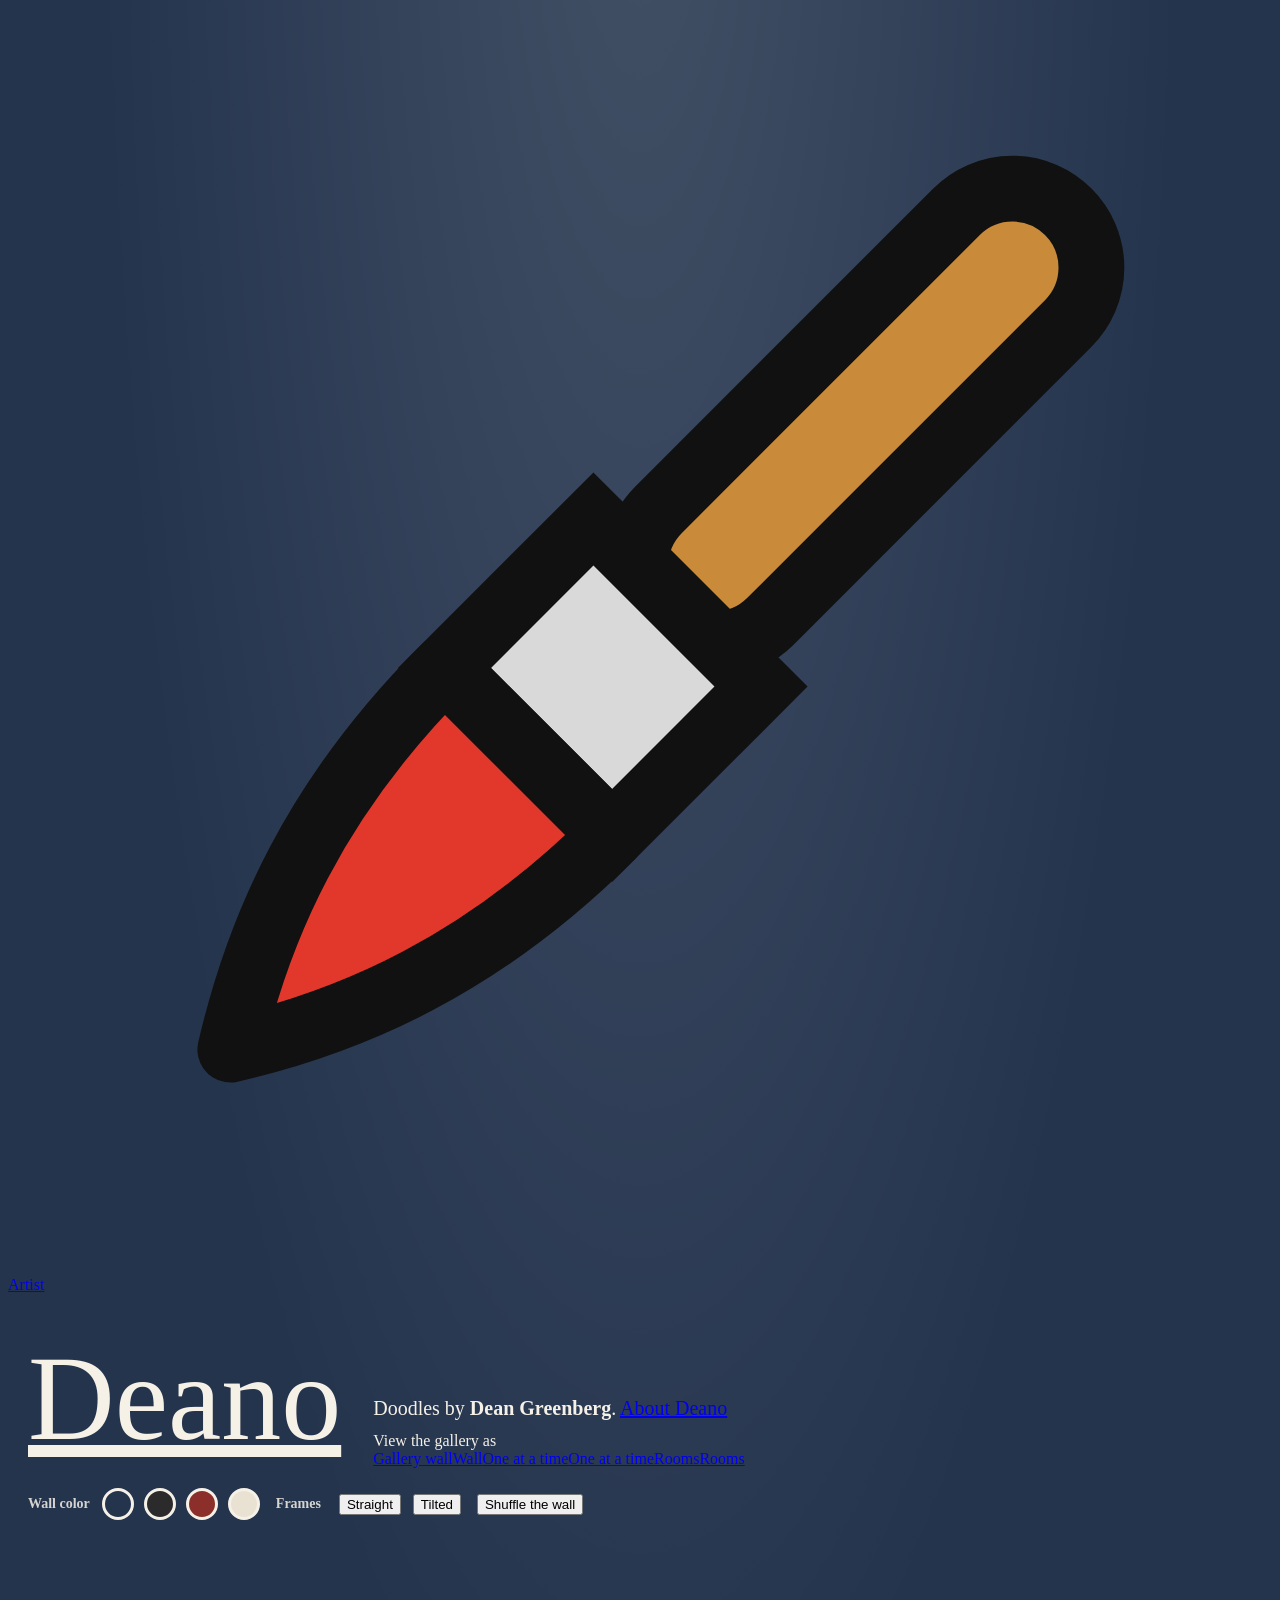
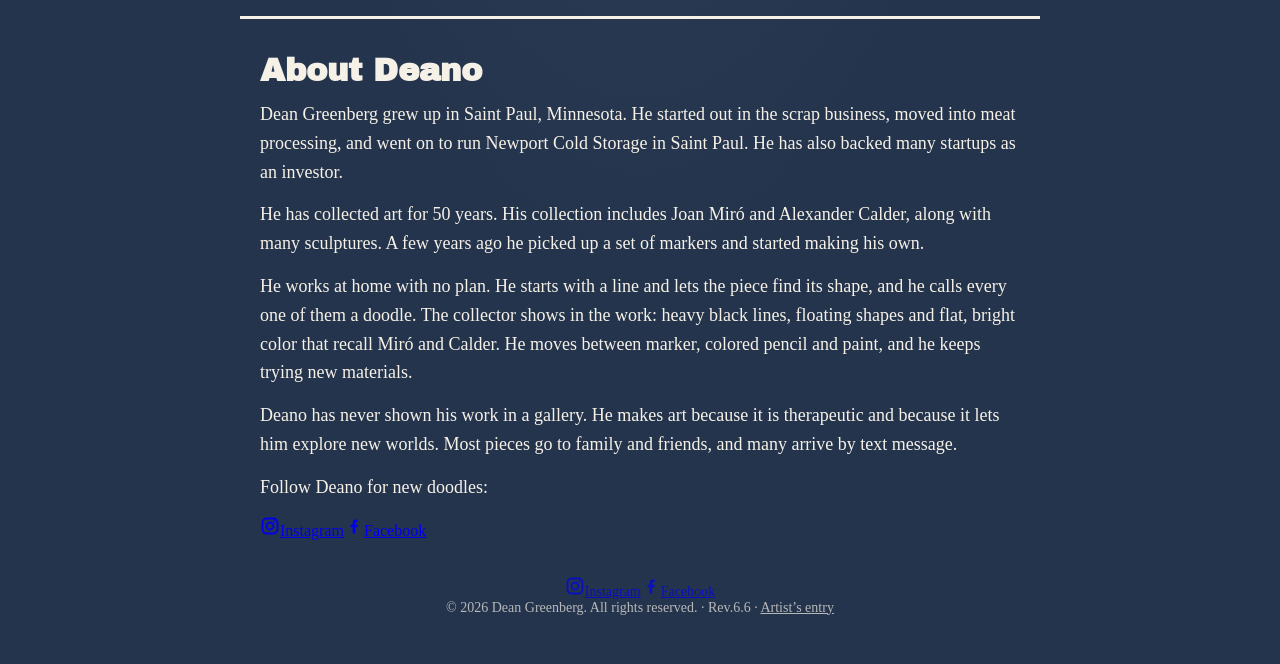
==== commit 37acd5d9: "Rev.6.6: Fit / Wide / Tall frame choice per piece Artist's Entry shows a framed preview and saves th" ====
--- a/public/index.html
+++ b/public/index.html
@@ -39,6 +39,9 @@
   background: #fff; padding: calc(var(--sz) * .06); border: clamp(6px, 1vw, 11px) solid #111;
   box-shadow: 0 18px 30px rgba(0,0,0,.45), 0 3px 6px rgba(0,0,0,.3); cursor: zoom-in; display: block; text-decoration: none; }
 .wall.straight .fr { transform: none; }
+.fr .pic { display: block; width: 100%; }
+.fr.fr-wide .pic { aspect-ratio: 4 / 3; } .fr.fr-tall .pic { aspect-ratio: 3 / 4; }
+.fr .pic img { width: 100%; height: 100%; object-fit: contain; }
 .seg2 { display: inline-flex; gap: 6px; }
 .fr:hover, .fr:focus-visible { transform: rotate(0deg) scale(1.04); box-shadow: 0 26px 44px rgba(0,0,0,.55); outline: none; z-index: 2; position: relative; }
 .fr img { width: 100%; height: auto; }
@@ -70,7 +73,7 @@
 </div>
 <main class="wall straight" id="wall"></main>
 <section id="about"><h2>About Deano</h2><p>Dean Greenberg grew up in Saint Paul, Minnesota. He started out in the scrap business, moved into meat processing, and went on to run Newport Cold Storage in Saint Paul. He has also backed many startups as an investor.</p><p>He has collected art for 50 years. His collection includes Joan Miró and Alexander Calder, along with many sculptures. A few years ago he picked up a set of markers and started making his own.</p><p>He works at home with no plan. He starts with a line and lets the piece find its shape, and he calls every one of them a doodle. The collector shows in the work: heavy black lines, floating shapes and flat, bright color that recall Miró and Calder. He moves between marker, colored pencil and paint, and he keeps trying new materials.</p><p>Deano has never shown his work in a gallery. He makes art because it is therapeutic and because it lets him explore new worlds. Most pieces go to family and friends, and many arrive by text message.</p><p class="follow">Follow Deano for new doodles:</p><div class="social"><a href="https://www.instagram.com/1938dean/" target="_blank" rel="noopener"><svg viewBox="0 0 24 24" width="20" height="20" aria-hidden="true"><rect x="3" y="3" width="18" height="18" rx="5" fill="none" stroke="currentColor" stroke-width="2.2"/><circle cx="12" cy="12" r="4.2" fill="none" stroke="currentColor" stroke-width="2.2"/><circle cx="17.3" cy="6.7" r="1.3" fill="currentColor"/></svg><span>Instagram</span></a><a href="https://www.facebook.com/dlg1938" target="_blank" rel="noopener"><svg viewBox="0 0 24 24" width="20" height="20" aria-hidden="true"><path fill="currentColor" d="M13.5 21v-7.5h2.6l.4-3h-3V8.6c0-.9.3-1.5 1.5-1.5h1.6V4.4c-.3 0-1.2-.1-2.3-.1-2.3 0-3.9 1.4-3.9 4v2.2H7.8v3h2.6V21h3.1z"/></svg><span>Facebook</span></a></div></section>
-<footer class="foot"><div class="social"><a href="https://www.instagram.com/1938dean/" target="_blank" rel="noopener"><svg viewBox="0 0 24 24" width="20" height="20" aria-hidden="true"><rect x="3" y="3" width="18" height="18" rx="5" fill="none" stroke="currentColor" stroke-width="2.2"/><circle cx="12" cy="12" r="4.2" fill="none" stroke="currentColor" stroke-width="2.2"/><circle cx="17.3" cy="6.7" r="1.3" fill="currentColor"/></svg><span>Instagram</span></a><a href="https://www.facebook.com/dlg1938" target="_blank" rel="noopener"><svg viewBox="0 0 24 24" width="20" height="20" aria-hidden="true"><path fill="currentColor" d="M13.5 21v-7.5h2.6l.4-3h-3V8.6c0-.9.3-1.5 1.5-1.5h1.6V4.4c-.3 0-1.2-.1-2.3-.1-2.3 0-3.9 1.4-3.9 4v2.2H7.8v3h2.6V21h3.1z"/></svg><span>Facebook</span></a></div>&copy; <span class="yr">2026</span> Dean Greenberg. All rights reserved. &middot; Rev.6.5 &middot; <a href="/artist/" style="color:inherit">Artist&rsquo;s entry</a></footer>
+<footer class="foot"><div class="social"><a href="https://www.instagram.com/1938dean/" target="_blank" rel="noopener"><svg viewBox="0 0 24 24" width="20" height="20" aria-hidden="true"><rect x="3" y="3" width="18" height="18" rx="5" fill="none" stroke="currentColor" stroke-width="2.2"/><circle cx="12" cy="12" r="4.2" fill="none" stroke="currentColor" stroke-width="2.2"/><circle cx="17.3" cy="6.7" r="1.3" fill="currentColor"/></svg><span>Instagram</span></a><a href="https://www.facebook.com/dlg1938" target="_blank" rel="noopener"><svg viewBox="0 0 24 24" width="20" height="20" aria-hidden="true"><path fill="currentColor" d="M13.5 21v-7.5h2.6l.4-3h-3V8.6c0-.9.3-1.5 1.5-1.5h1.6V4.4c-.3 0-1.2-.1-2.3-.1-2.3 0-3.9 1.4-3.9 4v2.2H7.8v3h2.6V21h3.1z"/></svg><span>Facebook</span></a></div>&copy; <span class="yr">2026</span> Dean Greenberg. All rights reserved. &middot; Rev.6.6 &middot; <a href="/artist/" style="color:inherit">Artist&rsquo;s entry</a></footer>
 
 <script src="/assets/viewer.js"></script>
 <script>
@@ -88,7 +91,9 @@
     a.className = 'fr ' + (r < .3 ? 's' : r < .75 ? 'm' : 'l');
     a.style.setProperty('--r', ((rnd(+w.id * 7 + seedBase) - .5) * 4).toFixed(2) + 'deg');
     a.setAttribute('aria-label', 'View ' + (w.t || 'untitled work'));
-    a.innerHTML = '<img src="/art/thumb/' + w.id + '.jpg" width="' + w.tw + '" height="' + w.th + '" alt="' + (w.t ? w.t + ' by Deano' : 'Untitled work by Deano') + '" loading="lazy" decoding="async">' + (w.t ? '<span class="plate">' + w.t + '</span>' : '');
+    const img = '<img src="/art/thumb/' + w.id + '.jpg" width="' + w.tw + '" height="' + w.th + '" alt="' + (w.t ? w.t + ' by Deano' : 'Untitled work by Deano') + '" loading="lazy" decoding="async">';
+    if (w.fr) a.classList.add('fr-' + w.fr);
+    a.innerHTML = (w.fr ? '<span class="pic">' + img + '</span>' : img) + (w.t ? '<span class="plate">' + w.t + '</span>' : '');
     a.onclick = e => { e.preventDefault(); viewer.open(k, order.map(j => W[j])); };
     wall.appendChild(a);
   });
@@ -116,6 +121,6 @@
 try { const s = localStorage.getItem('deano-wall'); const b = s && document.querySelector('.sw-btn[data-wall="' + s + '"]'); if (b) setWall(b); } catch (e) {}
 document.querySelectorAll('.yr').forEach(e => e.textContent = new Date().getFullYear());
 </script>
-<!-- Rev.6.5 -->
+<!-- Rev.6.6 -->
 </body>
 </html>
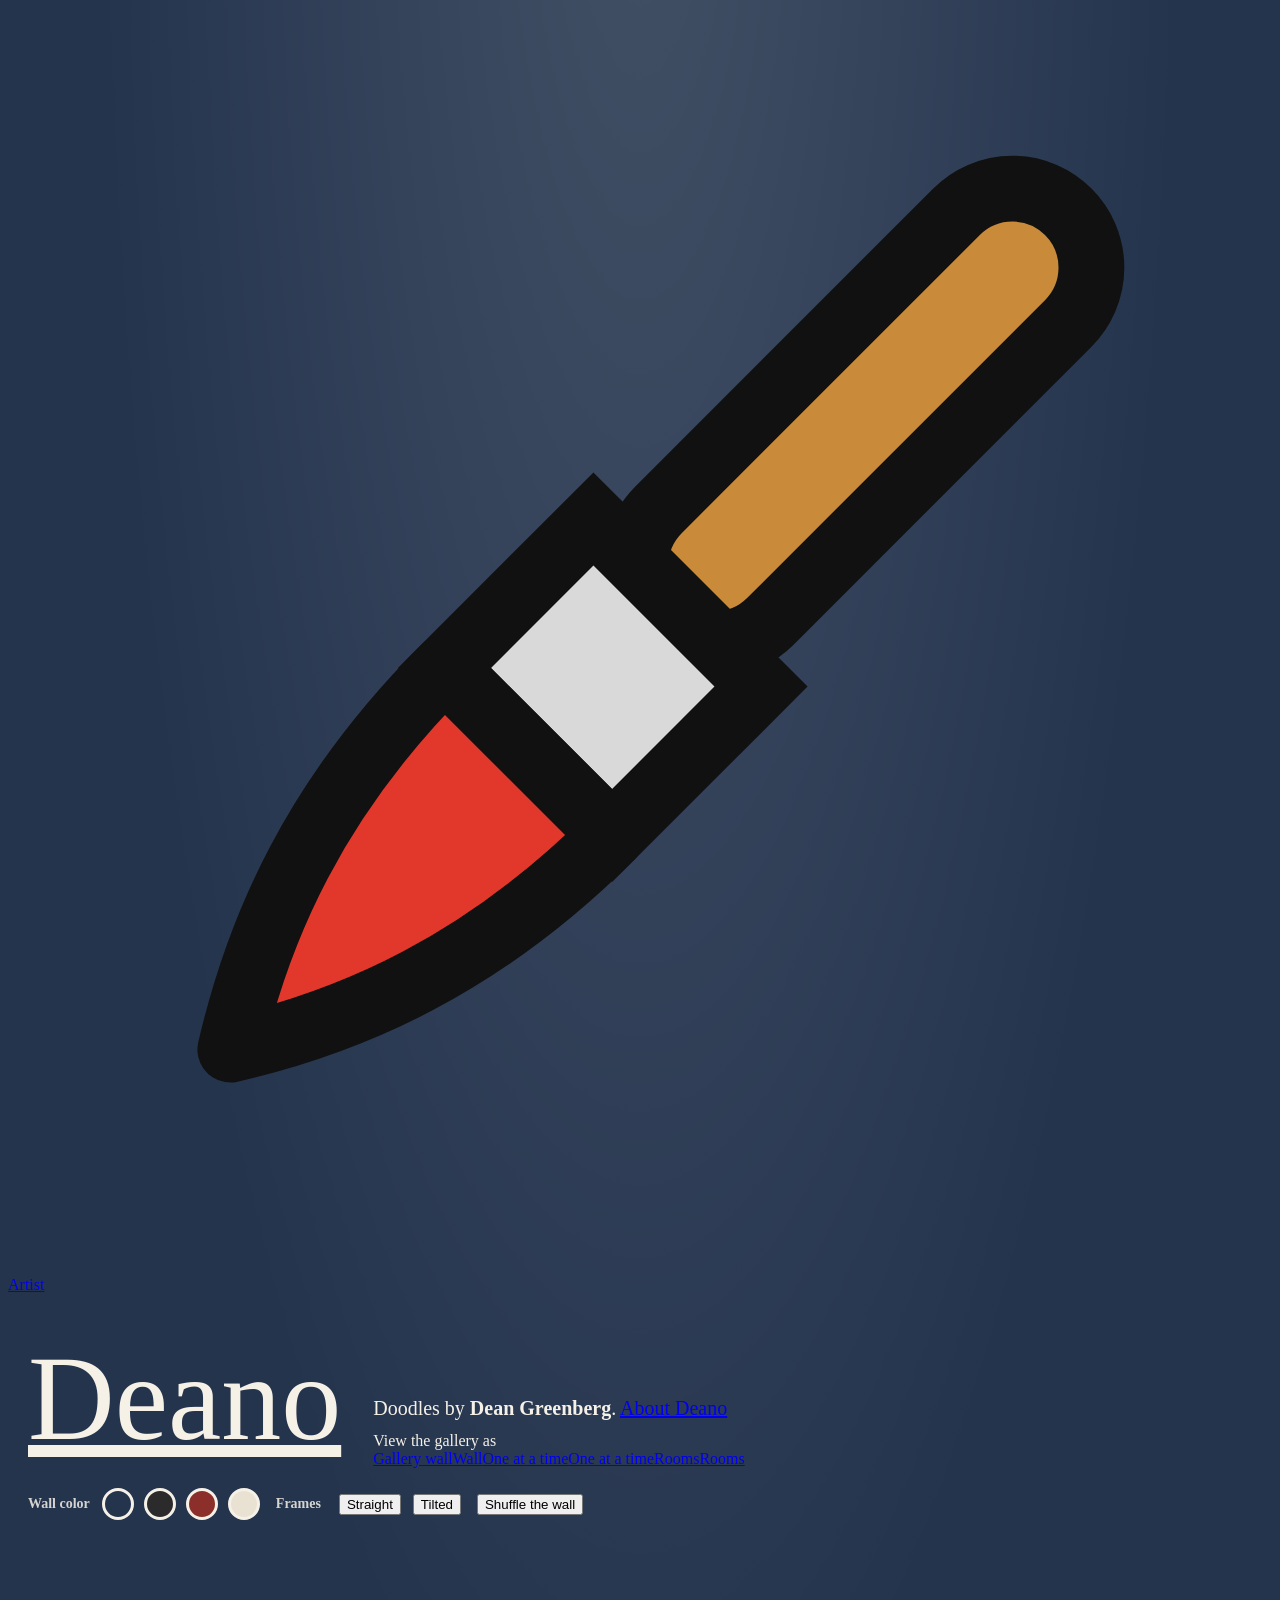
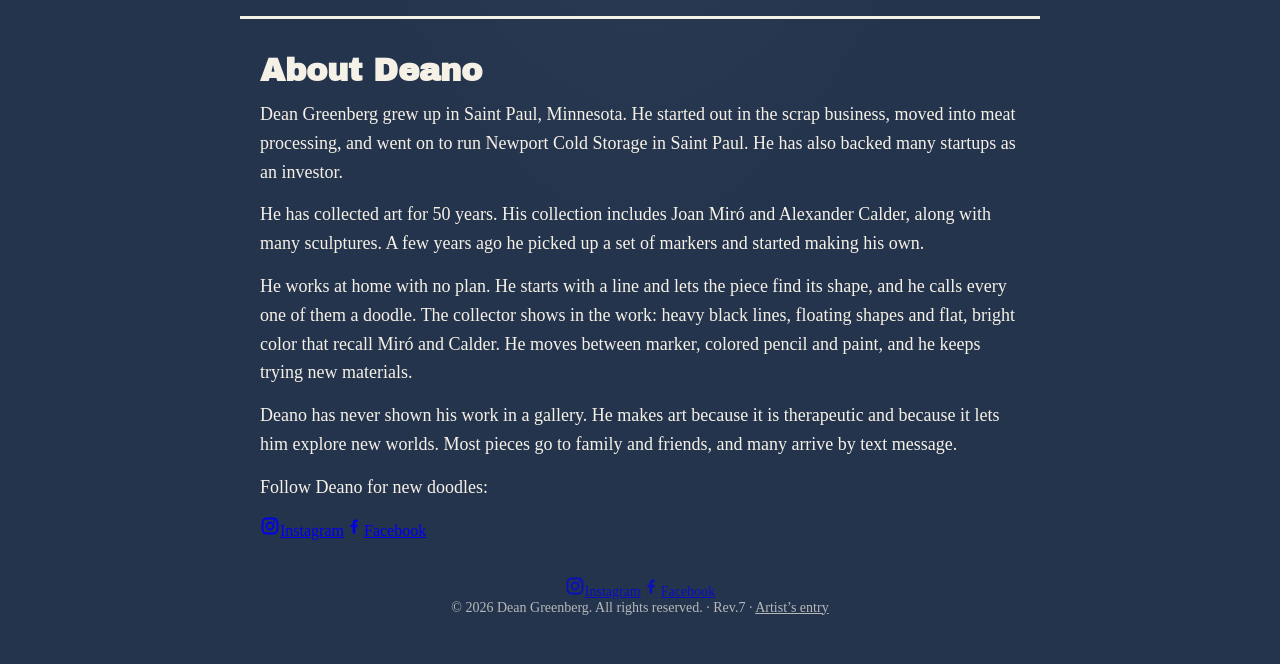
==== commit 75f41b61: "Rev.7: auto-crop handles angled shots and pages that run off the photo New fallbacks in tools/crop.p" ====
--- a/public/index.html
+++ b/public/index.html
@@ -73,11 +73,11 @@
 </div>
 <main class="wall straight" id="wall"></main>
 <section id="about"><h2>About Deano</h2><p>Dean Greenberg grew up in Saint Paul, Minnesota. He started out in the scrap business, moved into meat processing, and went on to run Newport Cold Storage in Saint Paul. He has also backed many startups as an investor.</p><p>He has collected art for 50 years. His collection includes Joan Miró and Alexander Calder, along with many sculptures. A few years ago he picked up a set of markers and started making his own.</p><p>He works at home with no plan. He starts with a line and lets the piece find its shape, and he calls every one of them a doodle. The collector shows in the work: heavy black lines, floating shapes and flat, bright color that recall Miró and Calder. He moves between marker, colored pencil and paint, and he keeps trying new materials.</p><p>Deano has never shown his work in a gallery. He makes art because it is therapeutic and because it lets him explore new worlds. Most pieces go to family and friends, and many arrive by text message.</p><p class="follow">Follow Deano for new doodles:</p><div class="social"><a href="https://www.instagram.com/1938dean/" target="_blank" rel="noopener"><svg viewBox="0 0 24 24" width="20" height="20" aria-hidden="true"><rect x="3" y="3" width="18" height="18" rx="5" fill="none" stroke="currentColor" stroke-width="2.2"/><circle cx="12" cy="12" r="4.2" fill="none" stroke="currentColor" stroke-width="2.2"/><circle cx="17.3" cy="6.7" r="1.3" fill="currentColor"/></svg><span>Instagram</span></a><a href="https://www.facebook.com/dlg1938" target="_blank" rel="noopener"><svg viewBox="0 0 24 24" width="20" height="20" aria-hidden="true"><path fill="currentColor" d="M13.5 21v-7.5h2.6l.4-3h-3V8.6c0-.9.3-1.5 1.5-1.5h1.6V4.4c-.3 0-1.2-.1-2.3-.1-2.3 0-3.9 1.4-3.9 4v2.2H7.8v3h2.6V21h3.1z"/></svg><span>Facebook</span></a></div></section>
-<footer class="foot"><div class="social"><a href="https://www.instagram.com/1938dean/" target="_blank" rel="noopener"><svg viewBox="0 0 24 24" width="20" height="20" aria-hidden="true"><rect x="3" y="3" width="18" height="18" rx="5" fill="none" stroke="currentColor" stroke-width="2.2"/><circle cx="12" cy="12" r="4.2" fill="none" stroke="currentColor" stroke-width="2.2"/><circle cx="17.3" cy="6.7" r="1.3" fill="currentColor"/></svg><span>Instagram</span></a><a href="https://www.facebook.com/dlg1938" target="_blank" rel="noopener"><svg viewBox="0 0 24 24" width="20" height="20" aria-hidden="true"><path fill="currentColor" d="M13.5 21v-7.5h2.6l.4-3h-3V8.6c0-.9.3-1.5 1.5-1.5h1.6V4.4c-.3 0-1.2-.1-2.3-.1-2.3 0-3.9 1.4-3.9 4v2.2H7.8v3h2.6V21h3.1z"/></svg><span>Facebook</span></a></div>&copy; <span class="yr">2026</span> Dean Greenberg. All rights reserved. &middot; Rev.6.6 &middot; <a href="/artist/" style="color:inherit">Artist&rsquo;s entry</a></footer>
+<footer class="foot"><div class="social"><a href="https://www.instagram.com/1938dean/" target="_blank" rel="noopener"><svg viewBox="0 0 24 24" width="20" height="20" aria-hidden="true"><rect x="3" y="3" width="18" height="18" rx="5" fill="none" stroke="currentColor" stroke-width="2.2"/><circle cx="12" cy="12" r="4.2" fill="none" stroke="currentColor" stroke-width="2.2"/><circle cx="17.3" cy="6.7" r="1.3" fill="currentColor"/></svg><span>Instagram</span></a><a href="https://www.facebook.com/dlg1938" target="_blank" rel="noopener"><svg viewBox="0 0 24 24" width="20" height="20" aria-hidden="true"><path fill="currentColor" d="M13.5 21v-7.5h2.6l.4-3h-3V8.6c0-.9.3-1.5 1.5-1.5h1.6V4.4c-.3 0-1.2-.1-2.3-.1-2.3 0-3.9 1.4-3.9 4v2.2H7.8v3h2.6V21h3.1z"/></svg><span>Facebook</span></a></div>&copy; <span class="yr">2026</span> Dean Greenberg. All rights reserved. &middot; Rev.7 &middot; <a href="/artist/" style="color:inherit">Artist&rsquo;s entry</a></footer>
 
 <script src="/assets/viewer.js"></script>
 <script>
-const W = [{"id":"9385","t":"","w":1500,"h":2000,"tw":480,"th":640,"p":["#d2aa80","#5e513d","#77afb6"],"room":"shapes"},{"id":"9284","t":"","w":2000,"h":1453,"tw":640,"th":465,"p":["#7996c4","#48649c","#764b53"],"room":"paint"},{"id":"9285","t":"","w":1402,"h":2000,"tw":449,"th":640,"p":["#c75671","#5d564e","#426db6"],"room":"shapes"},{"id":"9287","t":"","w":1412,"h":2000,"tw":452,"th":640,"p":["#d26545","#6d864f","#bbd4a6"],"room":"shapes"},{"id":"9288","t":"","w":2000,"h":1451,"tw":640,"th":464,"p":["#3d5149","#728f57","#5b8892"],"room":"lines"},{"id":"9289","t":"","w":1490,"h":2000,"tw":477,"th":640,"p":["#cfac83","#537991","#9c5c42"],"room":"paint"},{"id":"9290","t":"","w":1795,"h":1485,"tw":574,"th":475,"p":["#8f4729","#364069","#5b91b8"],"room":"paint"},{"id":"9291","t":"","w":2000,"h":1502,"tw":640,"th":481,"p":["#9dbb9d","#2d386a","#a64e40"],"room":"paint"},{"id":"9292","t":"","w":2000,"h":1511,"tw":640,"th":483,"p":["#5a6f42","#bd6f57","#3e7dc5"],"room":"shapes"},{"id":"9293","t":"","w":1495,"h":2000,"tw":478,"th":640,"p":["#888888"],"room":"lines"},{"id":"9294","t":"Color Block","w":1486,"h":2000,"tw":475,"th":640,"p":["#304185","#4592cc","#cd644b"],"room":"shapes"},{"id":"9295","t":"","w":2000,"h":1476,"tw":640,"th":472,"p":["#3261af","#653742","#bc956c"],"room":"paint"},{"id":"9296","t":"","w":2000,"h":1488,"tw":640,"th":476,"p":["#4288a8","#3c3e44","#cf6a59"],"room":"shapes"},{"id":"9297","t":"","w":2000,"h":1487,"tw":640,"th":476,"p":["#bd7930","#548876","#404954"],"room":"shapes"},{"id":"9298","t":"","w":2000,"h":1530,"tw":640,"th":490,"p":["#445336","#3c567e","#699dc6"],"room":"paint"},{"id":"9299","t":"","w":2000,"h":1513,"tw":640,"th":484,"p":["#a04f4e","#a5b347","#3e5771"],"room":"shapes"},{"id":"9300","t":"The View","w":1486,"h":2000,"tw":476,"th":640,"p":["#597c34","#4783b3","#7d9d52"],"room":"people"},{"id":"9301","t":"","w":1492,"h":2000,"tw":478,"th":640,"p":["#d3b40c","#71a1bf","#cab33d"],"room":"people"},{"id":"9302","t":"","w":1487,"h":2000,"tw":476,"th":640,"p":["#487049","#ce6553","#2170c9"],"room":"shapes"},{"id":"9303","t":"","w":1483,"h":2000,"tw":475,"th":640,"p":["#719061","#516c46","#7cadce"],"room":"people"},{"id":"9304","t":"","w":2000,"h":1492,"tw":640,"th":477,"p":["#323b7a","#6777ab","#2986d7"],"room":"shapes"},{"id":"9305","t":"","w":2000,"h":1381,"tw":640,"th":442,"p":["#dc8909","#484d4c","#5c61b8"],"room":"shapes"},{"id":"9306","t":"","w":2000,"h":1367,"tw":640,"th":438,"p":["#c263aa","#353376","#2269c0"],"room":"shapes"},{"id":"9307","t":"","w":1488,"h":2000,"tw":476,"th":640,"p":["#4e9ac4","#3d5952","#ba534f"],"room":"shapes"},{"id":"9309","t":"","w":2000,"h":1479,"tw":640,"th":473,"p":["#e4cd18","#98bb3b","#5f6929"],"room":"shapes"},{"id":"9310","t":"","w":1490,"h":2000,"tw":477,"th":640,"p":["#5383a7","#7ba3c1","#655743"],"room":"people"},{"id":"9311","t":"","w":1487,"h":2000,"tw":476,"th":640,"p":["#888888"],"room":"people"},{"id":"9312","t":"","w":2000,"h":1485,"tw":640,"th":475,"p":["#dbc713","#dcc755","#72a9ab"],"room":"shapes"},{"id":"9313","t":"","w":2000,"h":1476,"tw":640,"th":472,"p":["#7badca","#4f655b","#548eae"],"room":"people"},{"id":"9314","t":"","w":2000,"h":1508,"tw":640,"th":483,"p":["#cfb32b","#2f47b0","#b24257"],"room":"shapes"},{"id":"9315","t":"","w":2000,"h":1503,"tw":640,"th":481,"p":["#45485a","#916350","#de9a75"],"room":"shapes"},{"id":"9316","t":"","w":1486,"h":2000,"tw":476,"th":640,"p":["#a75952","#d082b3","#cbb824"],"room":"shapes"},{"id":"9318","t":"Reubell","w":1585,"h":2000,"tw":507,"th":640,"p":["#d6a772","#5b9876","#af5b3f"],"room":"shapes"},{"id":"9319","t":"","w":2000,"h":1579,"tw":640,"th":505,"p":["#b64e42","#d0a675","#8c8747"],"room":"lines"},{"id":"9320","t":"","w":2000,"h":1537,"tw":640,"th":492,"p":["#7dbe8a","#b1bd59","#668353"],"room":"shapes"},{"id":"9321","t":"","w":2000,"h":1525,"tw":640,"th":488,"p":["#85535e","#d67677","#b6cd41"],"room":"shapes"},{"id":"9322","t":"","w":2000,"h":1490,"tw":640,"th":477,"p":["#4b7b88","#c5c44b","#7f4935"],"room":"shapes"},{"id":"9323","t":"","w":2000,"h":1499,"tw":640,"th":480,"p":["#cd9a42","#983f42","#3a658d"],"room":"shapes"},{"id":"9324","t":"","w":2000,"h":1427,"tw":640,"th":457,"p":["#dc87a9","#c6be28","#4b83a1"],"room":"shapes"},{"id":"9325","t":"","w":2000,"h":1534,"tw":640,"th":491,"p":["#3a64a4","#3f4070","#c26f51"],"room":"shapes"},{"id":"9326","t":"","w":2000,"h":1358,"tw":640,"th":434,"p":["#d6a44c","#b3562c","#6ea9ac"],"room":"lines"},{"id":"9327","t":"","w":2000,"h":1352,"tw":640,"th":433,"p":["#d0bf75","#75b4a2","#81513b"],"room":"paint"},{"id":"9328","t":"","w":2000,"h":1374,"tw":640,"th":440,"p":["#d5b97e","#a86e59","#81c2c4"],"room":"paint"},{"id":"9329","t":"","w":2000,"h":1372,"tw":640,"th":439,"p":["#a2785d","#d1a97d","#3a6678"],"room":"paint"},{"id":"9330","t":"","w":2000,"h":1384,"tw":640,"th":443,"p":["#6e99b9","#bdc36b","#859560"],"room":"paint"},{"id":"9331","t":"Smudge","w":2000,"h":1371,"tw":640,"th":439,"p":["#9e6269","#b4787f","#da959e"],"room":"lines"},{"id":"9332","t":"The Kiddish Cup WOW","w":2000,"h":1377,"tw":640,"th":441,"p":["#4778bf","#cb5c62","#644240"],"room":"shapes"},{"id":"9333","t":"","w":1384,"h":2000,"tw":443,"th":640,"p":["#ae4444","#4896c3","#ccbb52"],"room":"shapes"},{"id":"9334","t":"","w":2000,"h":1362,"tw":640,"th":436,"p":["#b86a58","#71a420","#6a2373"],"room":"shapes"},{"id":"9335","t":"","w":2000,"h":1380,"tw":640,"th":442,"p":["#b77642","#766549","#a1ac6c"],"room":"shapes"},{"id":"9336","t":"","w":1389,"h":2000,"tw":445,"th":640,"p":["#b55173","#568a6c","#d2ac5c"],"room":"shapes"},{"id":"9337","t":"From Scratch","w":2000,"h":1382,"tw":640,"th":442,"p":["#60814d","#e09d16","#3c8bd8"],"room":"shapes"},{"id":"9338","t":"","w":2000,"h":1389,"tw":640,"th":444,"p":["#4b7974","#dbb450","#b27163"],"room":"shapes"},{"id":"9339","t":"","w":2000,"h":1389,"tw":640,"th":445,"p":["#a84f5c","#6c3f53","#dcb36d"],"room":"shapes"},{"id":"9340","t":"","w":2000,"h":1390,"tw":640,"th":445,"p":["#5d91c5","#ebb641","#6e8856"],"room":"shapes"},{"id":"9341","t":"","w":1592,"h":2000,"tw":509,"th":640,"p":["#ab6043","#487482","#dba37c"],"room":"paint"},{"id":"9342","t":"","w":2000,"h":1601,"tw":640,"th":512,"p":["#643c27","#a16042","#4790a6"],"room":"paint"},{"id":"9343","t":"","w":2000,"h":1581,"tw":640,"th":506,"p":["#c05b54","#406996","#5a764e"],"room":"shapes"},{"id":"9344","t":"","w":2000,"h":1584,"tw":640,"th":507,"p":["#5883a7","#e59aa3","#c05c49"],"room":"shapes"},{"id":"9345","t":"","w":2000,"h":1591,"tw":640,"th":509,"p":["#888888"],"room":"lines"},{"id":"9346","t":"","w":1579,"h":2000,"tw":505,"th":640,"p":["#d3cc47","#d37196","#69a8aa"],"room":"shapes"},{"id":"9347","t":"","w":2000,"h":1592,"tw":640,"th":509,"p":["#a13f4f","#3f6b8c","#c76380"],"room":"lines"},{"id":"9348","t":"","w":2000,"h":1595,"tw":640,"th":510,"p":["#c76265","#51969b","#dcb936"],"room":"shapes"},{"id":"9349","t":"Red","w":1582,"h":2000,"tw":506,"th":640,"p":["#cf89bf","#dc645d","#934b56"],"room":"shapes"},{"id":"9350","t":"Green","w":1584,"h":2000,"tw":507,"th":640,"p":["#6bae6c","#438162","#d1dc87"],"room":"shapes"},{"id":"9351","t":"Blue","w":1582,"h":2000,"tw":506,"th":640,"p":["#4975b2","#5c97a8","#75afe2"],"room":"shapes"},{"id":"9352","t":"","w":2000,"h":1379,"tw":640,"th":441,"p":["#944a5b","#d9b12d","#8dafeb"],"room":"shapes"},{"id":"9353","t":"","w":1392,"h":2000,"tw":445,"th":640,"p":["#80ab6e","#6d9a58","#b7d06d"],"room":"shapes"},{"id":"9354","t":"","w":2000,"h":1399,"tw":640,"th":448,"p":["#c35c65","#4494d1","#3f4299"],"room":"shapes"},{"id":"9355","t":"","w":2000,"h":1587,"tw":640,"th":508,"p":["#bdc074","#ba7265","#315aac"],"room":"lines"},{"id":"9357","t":"","w":2000,"h":1589,"tw":640,"th":509,"p":["#d39a52","#d6be7f","#ae9968"],"room":"lines"},{"id":"9358","t":"","w":2000,"h":1584,"tw":640,"th":507,"p":["#d1b351","#a07d51","#7395bb"],"room":"shapes"},{"id":"9359","t":"","w":2000,"h":1580,"tw":640,"th":506,"p":["#d2b676","#82a43d","#8b8eca"],"room":"lines"},{"id":"9360","t":"","w":1577,"h":2000,"tw":505,"th":640,"p":["#5b3f8c","#d7c651","#7c603c"],"room":"people"},{"id":"9361","t":"","w":2000,"h":1588,"tw":640,"th":508,"p":["#d85446","#615944","#3a76b3"],"room":"shapes"},{"id":"9362","t":"","w":2000,"h":1593,"tw":640,"th":510,"p":["#324297","#548b52","#bf4651"],"room":"shapes"},{"id":"9363","t":"","w":2000,"h":1582,"tw":640,"th":506,"p":["#6d5ebb","#32469b","#e5cd14"],"room":"shapes"},{"id":"9364","t":"","w":2000,"h":1583,"tw":640,"th":507,"p":["#c6717e","#8f4a59","#453f5c"],"room":"lines"},{"id":"9365","t":"","w":2000,"h":1586,"tw":640,"th":508,"p":["#c9552f","#e5b549","#5a9458"],"room":"shapes"},{"id":"9366","t":"","w":2000,"h":1584,"tw":640,"th":507,"p":["#ddd834","#346cc9","#cc5b52"],"room":"shapes"},{"id":"9367","t":"Happy New Year 5787","w":2000,"h":1403,"tw":640,"th":449,"p":["#4240a6","#bd62b1","#666a4e"],"room":"shapes"},{"id":"9368","t":"","w":2000,"h":1585,"tw":640,"th":507,"p":["#cbb322","#314058","#c3414f"],"room":"shapes"},{"id":"9369","t":"","w":2000,"h":1609,"tw":640,"th":515,"p":["#ae3535","#3a85e0","#2865ab"],"room":"shapes"},{"id":"9370","t":"","w":2000,"h":1582,"tw":640,"th":506,"p":["#706045","#569087","#da794b"],"room":"shapes"},{"id":"9371","t":"","w":2000,"h":1573,"tw":640,"th":503,"p":["#4a806d","#d4782a","#b8cf26"],"room":"shapes"},{"id":"9372","t":"","w":2000,"h":1600,"tw":640,"th":512,"p":["#d76942","#1e65c8","#a8c126"],"room":"shapes"},{"id":"9373","t":"","w":2000,"h":1588,"tw":640,"th":508,"p":["#447ca5","#cca213","#c85e56"],"room":"lines"},{"id":"9374","t":"","w":2000,"h":1616,"tw":640,"th":517,"p":["#d2b12d","#3b7db9","#a6543c"],"room":"shapes"},{"id":"9375","t":"","w":2000,"h":1584,"tw":640,"th":507,"p":["#633938","#5b83a6","#b06348"],"room":"paint"},{"id":"9376","t":"","w":2000,"h":1382,"tw":640,"th":442,"p":["#df8d44","#4d795b","#7dc1c5"],"room":"shapes"},{"id":"9377","t":"","w":2000,"h":1405,"tw":640,"th":449,"p":["#5d80b6","#d58d83","#7b7a5a"],"room":"shapes"},{"id":"9378","t":"Reubell","w":1347,"h":2000,"tw":431,"th":640,"p":["#cb7844","#dfae6b","#836745"],"room":"people"},{"id":"9379","t":"","w":1408,"h":2000,"tw":451,"th":640,"p":["#c7ae6e","#d3c188","#b98449"],"room":"people"},{"id":"9380","t":"","w":1400,"h":2000,"tw":448,"th":640,"p":["#c09670","#539bd1","#d88a14"],"room":"people"},{"id":"9381","t":"","w":2000,"h":1388,"tw":640,"th":444,"p":["#3162bc","#5e9cb0","#83bde7"],"room":"shapes"},{"id":"9382","t":"","w":2000,"h":1395,"tw":640,"th":446,"p":["#be5f52","#58505c","#62a8b8"],"room":"shapes"},{"id":"9383","t":"","w":2000,"h":1403,"tw":640,"th":449,"p":["#c38937","#cb4c9d","#55664c"],"room":"shapes"}];
+const W = [{"id":"9385","t":"Eleven","w":1530,"h":2000,"tw":490,"th":640,"p":["#d4ab81","#78b0b8","#646042"],"room":"shapes"},{"id":"9284","t":"","w":2000,"h":1453,"tw":640,"th":465,"p":["#7996c4","#48649c","#764b53"],"room":"paint"},{"id":"9285","t":"","w":1402,"h":2000,"tw":449,"th":640,"p":["#c75671","#5d564e","#426db6"],"room":"shapes"},{"id":"9287","t":"","w":1412,"h":2000,"tw":452,"th":640,"p":["#d26545","#6d864f","#bbd4a6"],"room":"shapes"},{"id":"9288","t":"","w":2000,"h":1451,"tw":640,"th":464,"p":["#3d5149","#728f57","#5b8892"],"room":"lines"},{"id":"9289","t":"","w":1490,"h":2000,"tw":477,"th":640,"p":["#cfac83","#537991","#9c5c42"],"room":"paint"},{"id":"9290","t":"","w":1795,"h":1485,"tw":574,"th":475,"p":["#8f4729","#364069","#5b91b8"],"room":"paint"},{"id":"9291","t":"","w":2000,"h":1502,"tw":640,"th":481,"p":["#9dbb9d","#2d386a","#a64e40"],"room":"paint"},{"id":"9292","t":"","w":2000,"h":1511,"tw":640,"th":483,"p":["#5a6f42","#bd6f57","#3e7dc5"],"room":"shapes"},{"id":"9293","t":"","w":1495,"h":2000,"tw":478,"th":640,"p":["#888888"],"room":"lines"},{"id":"9294","t":"Color Block","w":1486,"h":2000,"tw":475,"th":640,"p":["#304185","#4592cc","#cd644b"],"room":"shapes"},{"id":"9295","t":"","w":2000,"h":1476,"tw":640,"th":472,"p":["#3261af","#653742","#bc956c"],"room":"paint"},{"id":"9296","t":"","w":2000,"h":1488,"tw":640,"th":476,"p":["#4288a8","#3c3e44","#cf6a59"],"room":"shapes"},{"id":"9297","t":"","w":2000,"h":1487,"tw":640,"th":476,"p":["#bd7930","#548876","#404954"],"room":"shapes"},{"id":"9298","t":"","w":2000,"h":1530,"tw":640,"th":490,"p":["#445336","#3c567e","#699dc6"],"room":"paint"},{"id":"9299","t":"","w":2000,"h":1513,"tw":640,"th":484,"p":["#a04f4e","#a5b347","#3e5771"],"room":"shapes"},{"id":"9300","t":"The View","w":1486,"h":2000,"tw":476,"th":640,"p":["#597c34","#4783b3","#7d9d52"],"room":"people"},{"id":"9301","t":"","w":1492,"h":2000,"tw":478,"th":640,"p":["#d3b40c","#71a1bf","#cab33d"],"room":"people"},{"id":"9302","t":"","w":1487,"h":2000,"tw":476,"th":640,"p":["#487049","#ce6553","#2170c9"],"room":"shapes"},{"id":"9303","t":"","w":1483,"h":2000,"tw":475,"th":640,"p":["#719061","#516c46","#7cadce"],"room":"people"},{"id":"9304","t":"","w":2000,"h":1492,"tw":640,"th":477,"p":["#323b7a","#6777ab","#2986d7"],"room":"shapes"},{"id":"9305","t":"","w":2000,"h":1381,"tw":640,"th":442,"p":["#dc8909","#484d4c","#5c61b8"],"room":"shapes"},{"id":"9306","t":"","w":2000,"h":1367,"tw":640,"th":438,"p":["#c263aa","#353376","#2269c0"],"room":"shapes"},{"id":"9307","t":"","w":1488,"h":2000,"tw":476,"th":640,"p":["#4e9ac4","#3d5952","#ba534f"],"room":"shapes"},{"id":"9309","t":"","w":2000,"h":1479,"tw":640,"th":473,"p":["#e4cd18","#98bb3b","#5f6929"],"room":"shapes"},{"id":"9310","t":"","w":1490,"h":2000,"tw":477,"th":640,"p":["#5383a7","#7ba3c1","#655743"],"room":"people"},{"id":"9311","t":"","w":1487,"h":2000,"tw":476,"th":640,"p":["#888888"],"room":"people"},{"id":"9312","t":"","w":2000,"h":1485,"tw":640,"th":475,"p":["#dbc713","#dcc755","#72a9ab"],"room":"shapes"},{"id":"9313","t":"","w":2000,"h":1476,"tw":640,"th":472,"p":["#7badca","#4f655b","#548eae"],"room":"people"},{"id":"9314","t":"","w":2000,"h":1508,"tw":640,"th":483,"p":["#cfb32b","#2f47b0","#b24257"],"room":"shapes"},{"id":"9315","t":"","w":2000,"h":1503,"tw":640,"th":481,"p":["#45485a","#916350","#de9a75"],"room":"shapes"},{"id":"9316","t":"","w":1486,"h":2000,"tw":476,"th":640,"p":["#a75952","#d082b3","#cbb824"],"room":"shapes"},{"id":"9318","t":"Reubell","w":1585,"h":2000,"tw":507,"th":640,"p":["#d6a772","#5b9876","#af5b3f"],"room":"shapes"},{"id":"9319","t":"","w":2000,"h":1579,"tw":640,"th":505,"p":["#b64e42","#d0a675","#8c8747"],"room":"lines"},{"id":"9320","t":"","w":2000,"h":1537,"tw":640,"th":492,"p":["#7dbe8a","#b1bd59","#668353"],"room":"shapes"},{"id":"9321","t":"","w":2000,"h":1525,"tw":640,"th":488,"p":["#85535e","#d67677","#b6cd41"],"room":"shapes"},{"id":"9322","t":"","w":2000,"h":1490,"tw":640,"th":477,"p":["#4b7b88","#c5c44b","#7f4935"],"room":"shapes"},{"id":"9323","t":"","w":2000,"h":1499,"tw":640,"th":480,"p":["#cd9a42","#983f42","#3a658d"],"room":"shapes"},{"id":"9324","t":"","w":2000,"h":1427,"tw":640,"th":457,"p":["#dc87a9","#c6be28","#4b83a1"],"room":"shapes"},{"id":"9325","t":"","w":2000,"h":1534,"tw":640,"th":491,"p":["#3a64a4","#3f4070","#c26f51"],"room":"shapes"},{"id":"9326","t":"","w":2000,"h":1358,"tw":640,"th":434,"p":["#d6a44c","#b3562c","#6ea9ac"],"room":"lines"},{"id":"9327","t":"","w":2000,"h":1352,"tw":640,"th":433,"p":["#d0bf75","#75b4a2","#81513b"],"room":"paint"},{"id":"9328","t":"","w":2000,"h":1374,"tw":640,"th":440,"p":["#d5b97e","#a86e59","#81c2c4"],"room":"paint"},{"id":"9329","t":"","w":2000,"h":1372,"tw":640,"th":439,"p":["#a2785d","#d1a97d","#3a6678"],"room":"paint"},{"id":"9330","t":"","w":2000,"h":1384,"tw":640,"th":443,"p":["#6e99b9","#bdc36b","#859560"],"room":"paint"},{"id":"9331","t":"Smudge","w":2000,"h":1371,"tw":640,"th":439,"p":["#9e6269","#b4787f","#da959e"],"room":"lines"},{"id":"9332","t":"The Kiddish Cup WOW","w":2000,"h":1377,"tw":640,"th":441,"p":["#4778bf","#cb5c62","#644240"],"room":"shapes"},{"id":"9333","t":"","w":1384,"h":2000,"tw":443,"th":640,"p":["#ae4444","#4896c3","#ccbb52"],"room":"shapes"},{"id":"9334","t":"","w":2000,"h":1362,"tw":640,"th":436,"p":["#b86a58","#71a420","#6a2373"],"room":"shapes"},{"id":"9335","t":"","w":2000,"h":1380,"tw":640,"th":442,"p":["#b77642","#766549","#a1ac6c"],"room":"shapes"},{"id":"9336","t":"","w":1389,"h":2000,"tw":445,"th":640,"p":["#b55173","#568a6c","#d2ac5c"],"room":"shapes"},{"id":"9337","t":"From Scratch","w":2000,"h":1382,"tw":640,"th":442,"p":["#60814d","#e09d16","#3c8bd8"],"room":"shapes"},{"id":"9338","t":"","w":2000,"h":1389,"tw":640,"th":444,"p":["#4b7974","#dbb450","#b27163"],"room":"shapes"},{"id":"9339","t":"","w":2000,"h":1389,"tw":640,"th":445,"p":["#a84f5c","#6c3f53","#dcb36d"],"room":"shapes"},{"id":"9340","t":"","w":2000,"h":1390,"tw":640,"th":445,"p":["#5d91c5","#ebb641","#6e8856"],"room":"shapes"},{"id":"9341","t":"","w":1592,"h":2000,"tw":509,"th":640,"p":["#ab6043","#487482","#dba37c"],"room":"paint"},{"id":"9342","t":"","w":2000,"h":1601,"tw":640,"th":512,"p":["#643c27","#a16042","#4790a6"],"room":"paint"},{"id":"9343","t":"","w":2000,"h":1581,"tw":640,"th":506,"p":["#c05b54","#406996","#5a764e"],"room":"shapes"},{"id":"9344","t":"","w":2000,"h":1584,"tw":640,"th":507,"p":["#5883a7","#e59aa3","#c05c49"],"room":"shapes"},{"id":"9345","t":"","w":2000,"h":1591,"tw":640,"th":509,"p":["#888888"],"room":"lines"},{"id":"9346","t":"","w":1579,"h":2000,"tw":505,"th":640,"p":["#d3cc47","#d37196","#69a8aa"],"room":"shapes"},{"id":"9347","t":"","w":2000,"h":1592,"tw":640,"th":509,"p":["#a13f4f","#3f6b8c","#c76380"],"room":"lines"},{"id":"9348","t":"","w":2000,"h":1595,"tw":640,"th":510,"p":["#c76265","#51969b","#dcb936"],"room":"shapes"},{"id":"9349","t":"Red","w":1582,"h":2000,"tw":506,"th":640,"p":["#cf89bf","#dc645d","#934b56"],"room":"shapes"},{"id":"9350","t":"Green","w":1584,"h":2000,"tw":507,"th":640,"p":["#6bae6c","#438162","#d1dc87"],"room":"shapes"},{"id":"9351","t":"Blue","w":1582,"h":2000,"tw":506,"th":640,"p":["#4975b2","#5c97a8","#75afe2"],"room":"shapes"},{"id":"9352","t":"","w":2000,"h":1379,"tw":640,"th":441,"p":["#944a5b","#d9b12d","#8dafeb"],"room":"shapes"},{"id":"9353","t":"","w":1392,"h":2000,"tw":445,"th":640,"p":["#80ab6e","#6d9a58","#b7d06d"],"room":"shapes"},{"id":"9354","t":"","w":2000,"h":1399,"tw":640,"th":448,"p":["#c35c65","#4494d1","#3f4299"],"room":"shapes"},{"id":"9355","t":"","w":2000,"h":1587,"tw":640,"th":508,"p":["#bdc074","#ba7265","#315aac"],"room":"lines"},{"id":"9357","t":"","w":2000,"h":1589,"tw":640,"th":509,"p":["#d39a52","#d6be7f","#ae9968"],"room":"lines"},{"id":"9358","t":"","w":2000,"h":1584,"tw":640,"th":507,"p":["#d1b351","#a07d51","#7395bb"],"room":"shapes"},{"id":"9359","t":"","w":2000,"h":1580,"tw":640,"th":506,"p":["#d2b676","#82a43d","#8b8eca"],"room":"lines"},{"id":"9360","t":"","w":1577,"h":2000,"tw":505,"th":640,"p":["#5b3f8c","#d7c651","#7c603c"],"room":"people"},{"id":"9361","t":"","w":2000,"h":1588,"tw":640,"th":508,"p":["#d85446","#615944","#3a76b3"],"room":"shapes"},{"id":"9362","t":"","w":2000,"h":1593,"tw":640,"th":510,"p":["#324297","#548b52","#bf4651"],"room":"shapes"},{"id":"9363","t":"","w":2000,"h":1582,"tw":640,"th":506,"p":["#6d5ebb","#32469b","#e5cd14"],"room":"shapes"},{"id":"9364","t":"","w":2000,"h":1583,"tw":640,"th":507,"p":["#c6717e","#8f4a59","#453f5c"],"room":"lines"},{"id":"9365","t":"","w":2000,"h":1586,"tw":640,"th":508,"p":["#c9552f","#e5b549","#5a9458"],"room":"shapes"},{"id":"9366","t":"","w":2000,"h":1584,"tw":640,"th":507,"p":["#ddd834","#346cc9","#cc5b52"],"room":"shapes"},{"id":"9367","t":"Happy New Year 5787","w":2000,"h":1403,"tw":640,"th":449,"p":["#4240a6","#bd62b1","#666a4e"],"room":"shapes"},{"id":"9368","t":"","w":2000,"h":1585,"tw":640,"th":507,"p":["#cbb322","#314058","#c3414f"],"room":"shapes"},{"id":"9369","t":"","w":2000,"h":1609,"tw":640,"th":515,"p":["#ae3535","#3a85e0","#2865ab"],"room":"shapes"},{"id":"9370","t":"","w":2000,"h":1582,"tw":640,"th":506,"p":["#706045","#569087","#da794b"],"room":"shapes"},{"id":"9371","t":"","w":2000,"h":1573,"tw":640,"th":503,"p":["#4a806d","#d4782a","#b8cf26"],"room":"shapes"},{"id":"9372","t":"","w":2000,"h":1600,"tw":640,"th":512,"p":["#d76942","#1e65c8","#a8c126"],"room":"shapes"},{"id":"9373","t":"","w":2000,"h":1588,"tw":640,"th":508,"p":["#447ca5","#cca213","#c85e56"],"room":"lines"},{"id":"9374","t":"","w":2000,"h":1616,"tw":640,"th":517,"p":["#d2b12d","#3b7db9","#a6543c"],"room":"shapes"},{"id":"9375","t":"","w":2000,"h":1584,"tw":640,"th":507,"p":["#633938","#5b83a6","#b06348"],"room":"paint"},{"id":"9376","t":"","w":2000,"h":1382,"tw":640,"th":442,"p":["#df8d44","#4d795b","#7dc1c5"],"room":"shapes"},{"id":"9377","t":"","w":2000,"h":1405,"tw":640,"th":449,"p":["#5d80b6","#d58d83","#7b7a5a"],"room":"shapes"},{"id":"9378","t":"Reubell","w":1347,"h":2000,"tw":431,"th":640,"p":["#cb7844","#dfae6b","#836745"],"room":"people"},{"id":"9379","t":"","w":1408,"h":2000,"tw":451,"th":640,"p":["#c7ae6e","#d3c188","#b98449"],"room":"people"},{"id":"9380","t":"","w":1400,"h":2000,"tw":448,"th":640,"p":["#c09670","#539bd1","#d88a14"],"room":"people"},{"id":"9381","t":"","w":2000,"h":1388,"tw":640,"th":444,"p":["#3162bc","#5e9cb0","#83bde7"],"room":"shapes"},{"id":"9382","t":"","w":2000,"h":1395,"tw":640,"th":446,"p":["#be5f52","#58505c","#62a8b8"],"room":"shapes"},{"id":"9383","t":"","w":2000,"h":1403,"tw":640,"th":449,"p":["#c38937","#cb4c9d","#55664c"],"room":"shapes"}];
 
 const wall = document.getElementById('wall'); const viewer = DeanoViewer(W);
 function rnd(seed) { let x = Math.sin(seed) * 10000; return x - Math.floor(x); }
@@ -121,6 +121,6 @@
 try { const s = localStorage.getItem('deano-wall'); const b = s && document.querySelector('.sw-btn[data-wall="' + s + '"]'); if (b) setWall(b); } catch (e) {}
 document.querySelectorAll('.yr').forEach(e => e.textContent = new Date().getFullYear());
 </script>
-<!-- Rev.6.6 -->
+<!-- Rev.7 -->
 </body>
 </html>
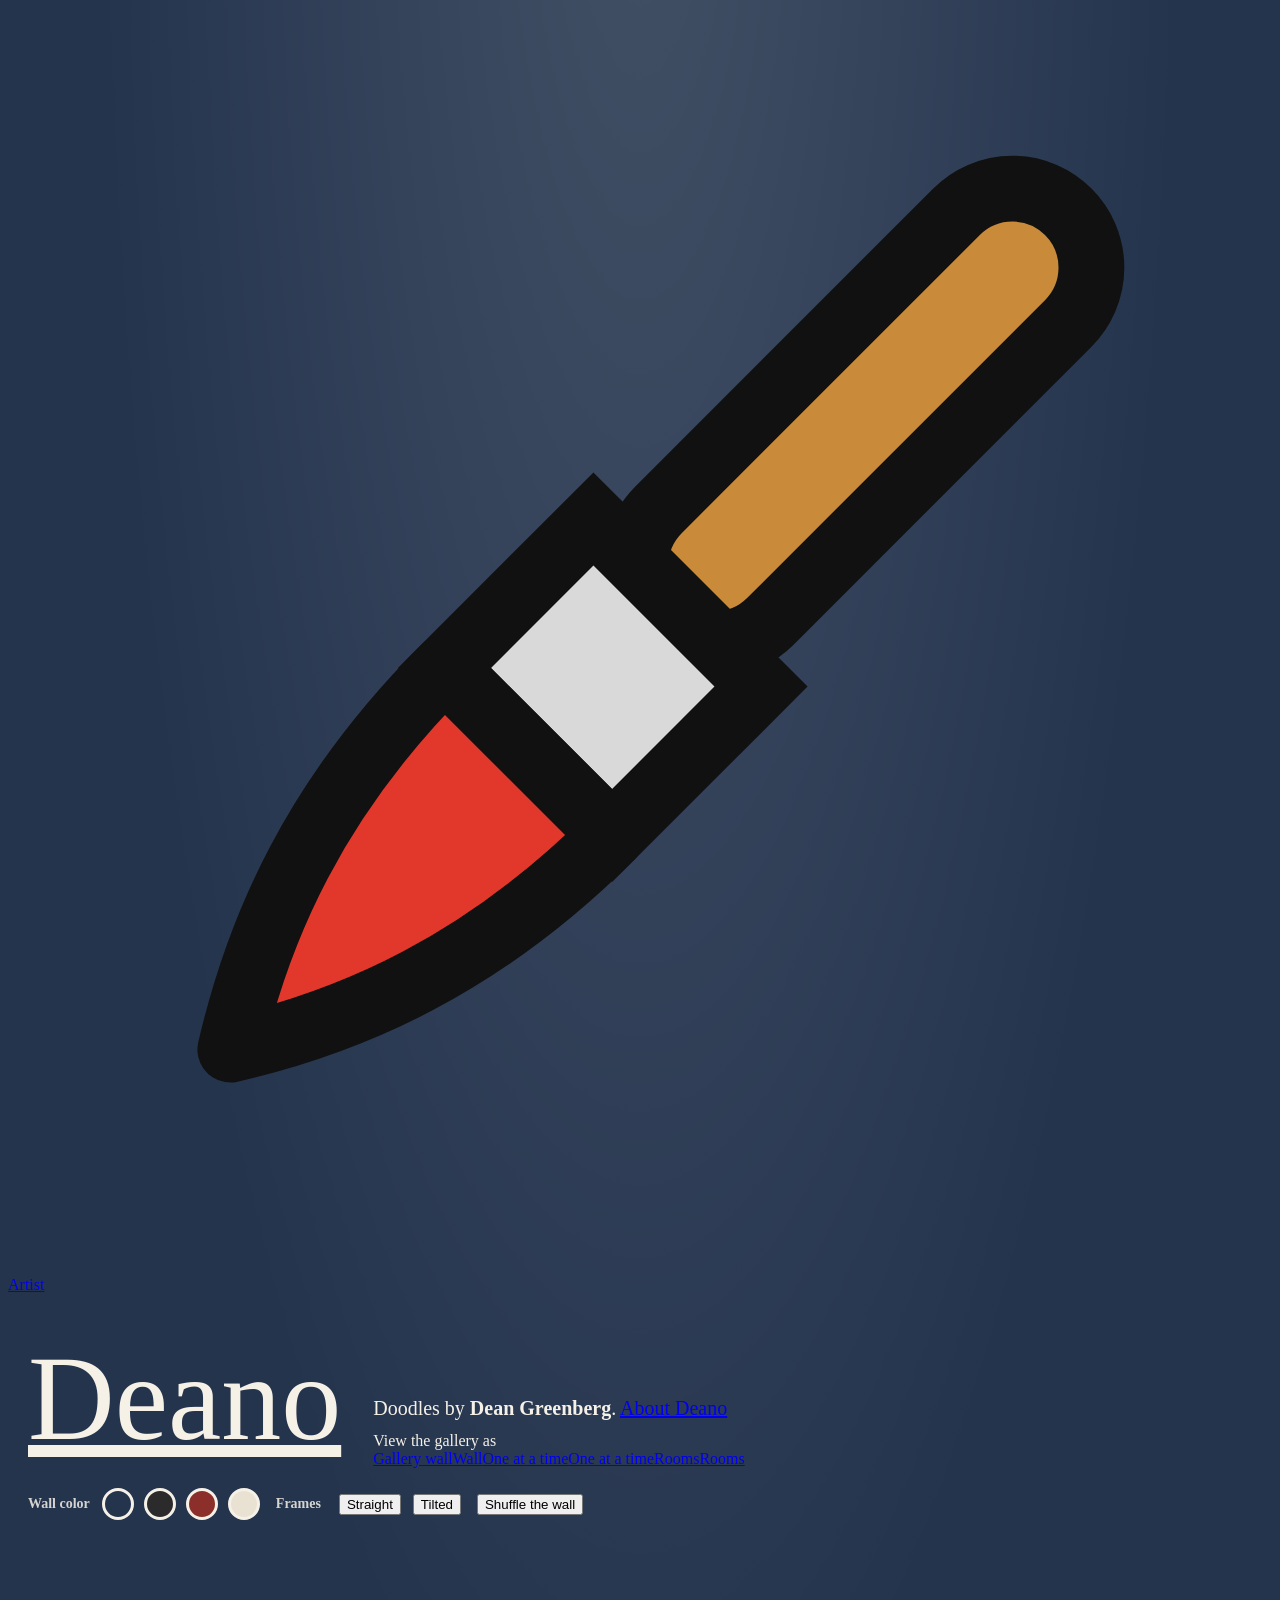
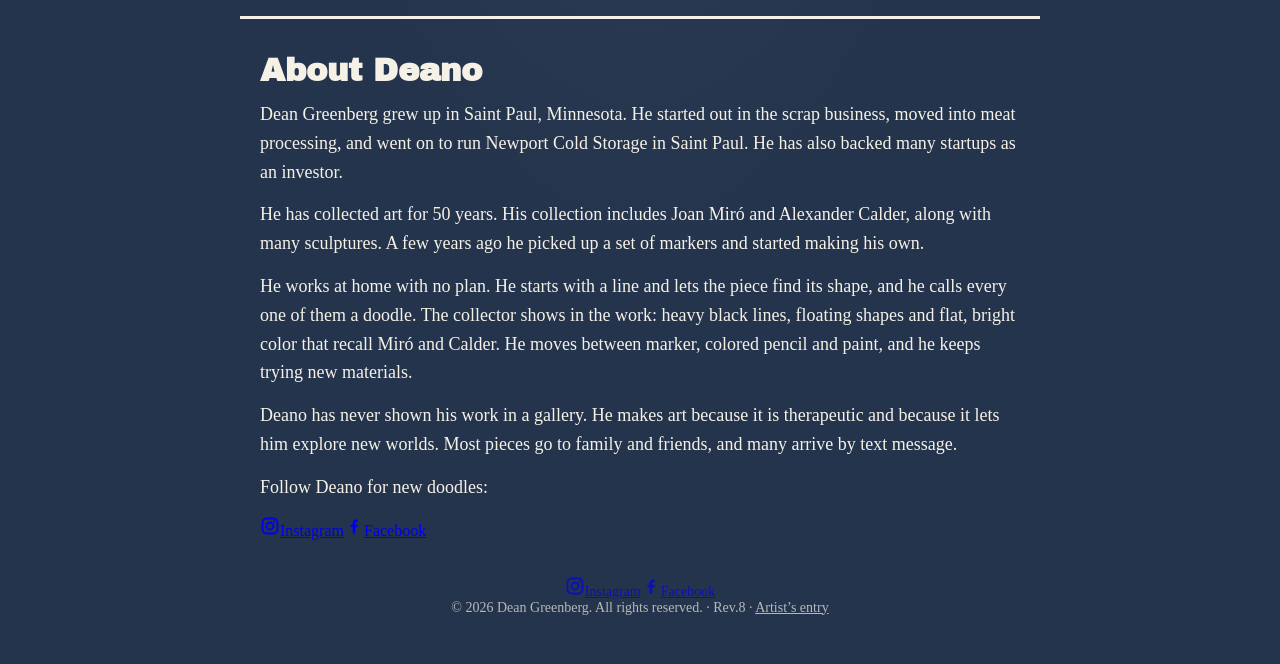
==== commit dc3af2db: "Rev.8: Adjust corners in Artist's Entry Drag four dots onto the page corners over the original photo" ====
--- a/public/index.html
+++ b/public/index.html
@@ -73,7 +73,7 @@
 </div>
 <main class="wall straight" id="wall"></main>
 <section id="about"><h2>About Deano</h2><p>Dean Greenberg grew up in Saint Paul, Minnesota. He started out in the scrap business, moved into meat processing, and went on to run Newport Cold Storage in Saint Paul. He has also backed many startups as an investor.</p><p>He has collected art for 50 years. His collection includes Joan Miró and Alexander Calder, along with many sculptures. A few years ago he picked up a set of markers and started making his own.</p><p>He works at home with no plan. He starts with a line and lets the piece find its shape, and he calls every one of them a doodle. The collector shows in the work: heavy black lines, floating shapes and flat, bright color that recall Miró and Calder. He moves between marker, colored pencil and paint, and he keeps trying new materials.</p><p>Deano has never shown his work in a gallery. He makes art because it is therapeutic and because it lets him explore new worlds. Most pieces go to family and friends, and many arrive by text message.</p><p class="follow">Follow Deano for new doodles:</p><div class="social"><a href="https://www.instagram.com/1938dean/" target="_blank" rel="noopener"><svg viewBox="0 0 24 24" width="20" height="20" aria-hidden="true"><rect x="3" y="3" width="18" height="18" rx="5" fill="none" stroke="currentColor" stroke-width="2.2"/><circle cx="12" cy="12" r="4.2" fill="none" stroke="currentColor" stroke-width="2.2"/><circle cx="17.3" cy="6.7" r="1.3" fill="currentColor"/></svg><span>Instagram</span></a><a href="https://www.facebook.com/dlg1938" target="_blank" rel="noopener"><svg viewBox="0 0 24 24" width="20" height="20" aria-hidden="true"><path fill="currentColor" d="M13.5 21v-7.5h2.6l.4-3h-3V8.6c0-.9.3-1.5 1.5-1.5h1.6V4.4c-.3 0-1.2-.1-2.3-.1-2.3 0-3.9 1.4-3.9 4v2.2H7.8v3h2.6V21h3.1z"/></svg><span>Facebook</span></a></div></section>
-<footer class="foot"><div class="social"><a href="https://www.instagram.com/1938dean/" target="_blank" rel="noopener"><svg viewBox="0 0 24 24" width="20" height="20" aria-hidden="true"><rect x="3" y="3" width="18" height="18" rx="5" fill="none" stroke="currentColor" stroke-width="2.2"/><circle cx="12" cy="12" r="4.2" fill="none" stroke="currentColor" stroke-width="2.2"/><circle cx="17.3" cy="6.7" r="1.3" fill="currentColor"/></svg><span>Instagram</span></a><a href="https://www.facebook.com/dlg1938" target="_blank" rel="noopener"><svg viewBox="0 0 24 24" width="20" height="20" aria-hidden="true"><path fill="currentColor" d="M13.5 21v-7.5h2.6l.4-3h-3V8.6c0-.9.3-1.5 1.5-1.5h1.6V4.4c-.3 0-1.2-.1-2.3-.1-2.3 0-3.9 1.4-3.9 4v2.2H7.8v3h2.6V21h3.1z"/></svg><span>Facebook</span></a></div>&copy; <span class="yr">2026</span> Dean Greenberg. All rights reserved. &middot; Rev.7 &middot; <a href="/artist/" style="color:inherit">Artist&rsquo;s entry</a></footer>
+<footer class="foot"><div class="social"><a href="https://www.instagram.com/1938dean/" target="_blank" rel="noopener"><svg viewBox="0 0 24 24" width="20" height="20" aria-hidden="true"><rect x="3" y="3" width="18" height="18" rx="5" fill="none" stroke="currentColor" stroke-width="2.2"/><circle cx="12" cy="12" r="4.2" fill="none" stroke="currentColor" stroke-width="2.2"/><circle cx="17.3" cy="6.7" r="1.3" fill="currentColor"/></svg><span>Instagram</span></a><a href="https://www.facebook.com/dlg1938" target="_blank" rel="noopener"><svg viewBox="0 0 24 24" width="20" height="20" aria-hidden="true"><path fill="currentColor" d="M13.5 21v-7.5h2.6l.4-3h-3V8.6c0-.9.3-1.5 1.5-1.5h1.6V4.4c-.3 0-1.2-.1-2.3-.1-2.3 0-3.9 1.4-3.9 4v2.2H7.8v3h2.6V21h3.1z"/></svg><span>Facebook</span></a></div>&copy; <span class="yr">2026</span> Dean Greenberg. All rights reserved. &middot; Rev.8 &middot; <a href="/artist/" style="color:inherit">Artist&rsquo;s entry</a></footer>
 
 <script src="/assets/viewer.js"></script>
 <script>
@@ -121,6 +121,6 @@
 try { const s = localStorage.getItem('deano-wall'); const b = s && document.querySelector('.sw-btn[data-wall="' + s + '"]'); if (b) setWall(b); } catch (e) {}
 document.querySelectorAll('.yr').forEach(e => e.textContent = new Date().getFullYear());
 </script>
-<!-- Rev.7 -->
+<!-- Rev.8 -->
 </body>
 </html>
